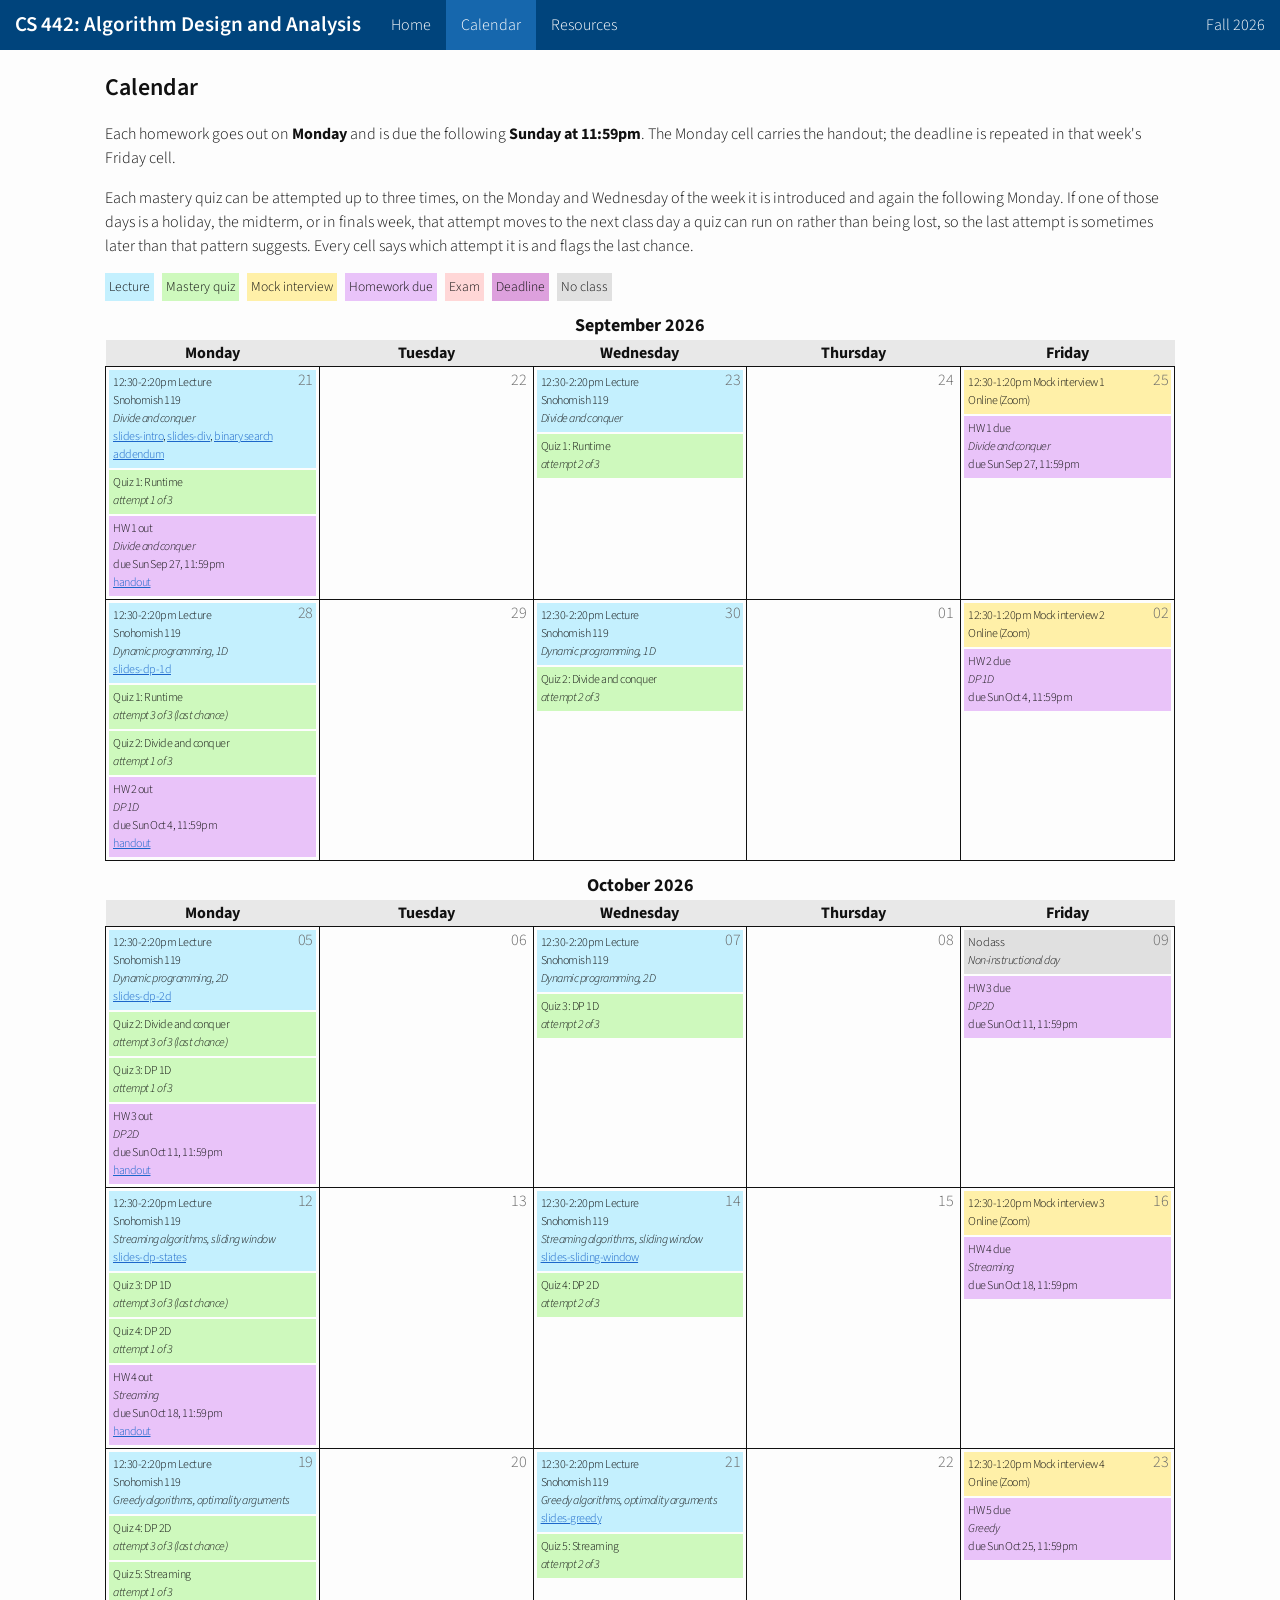
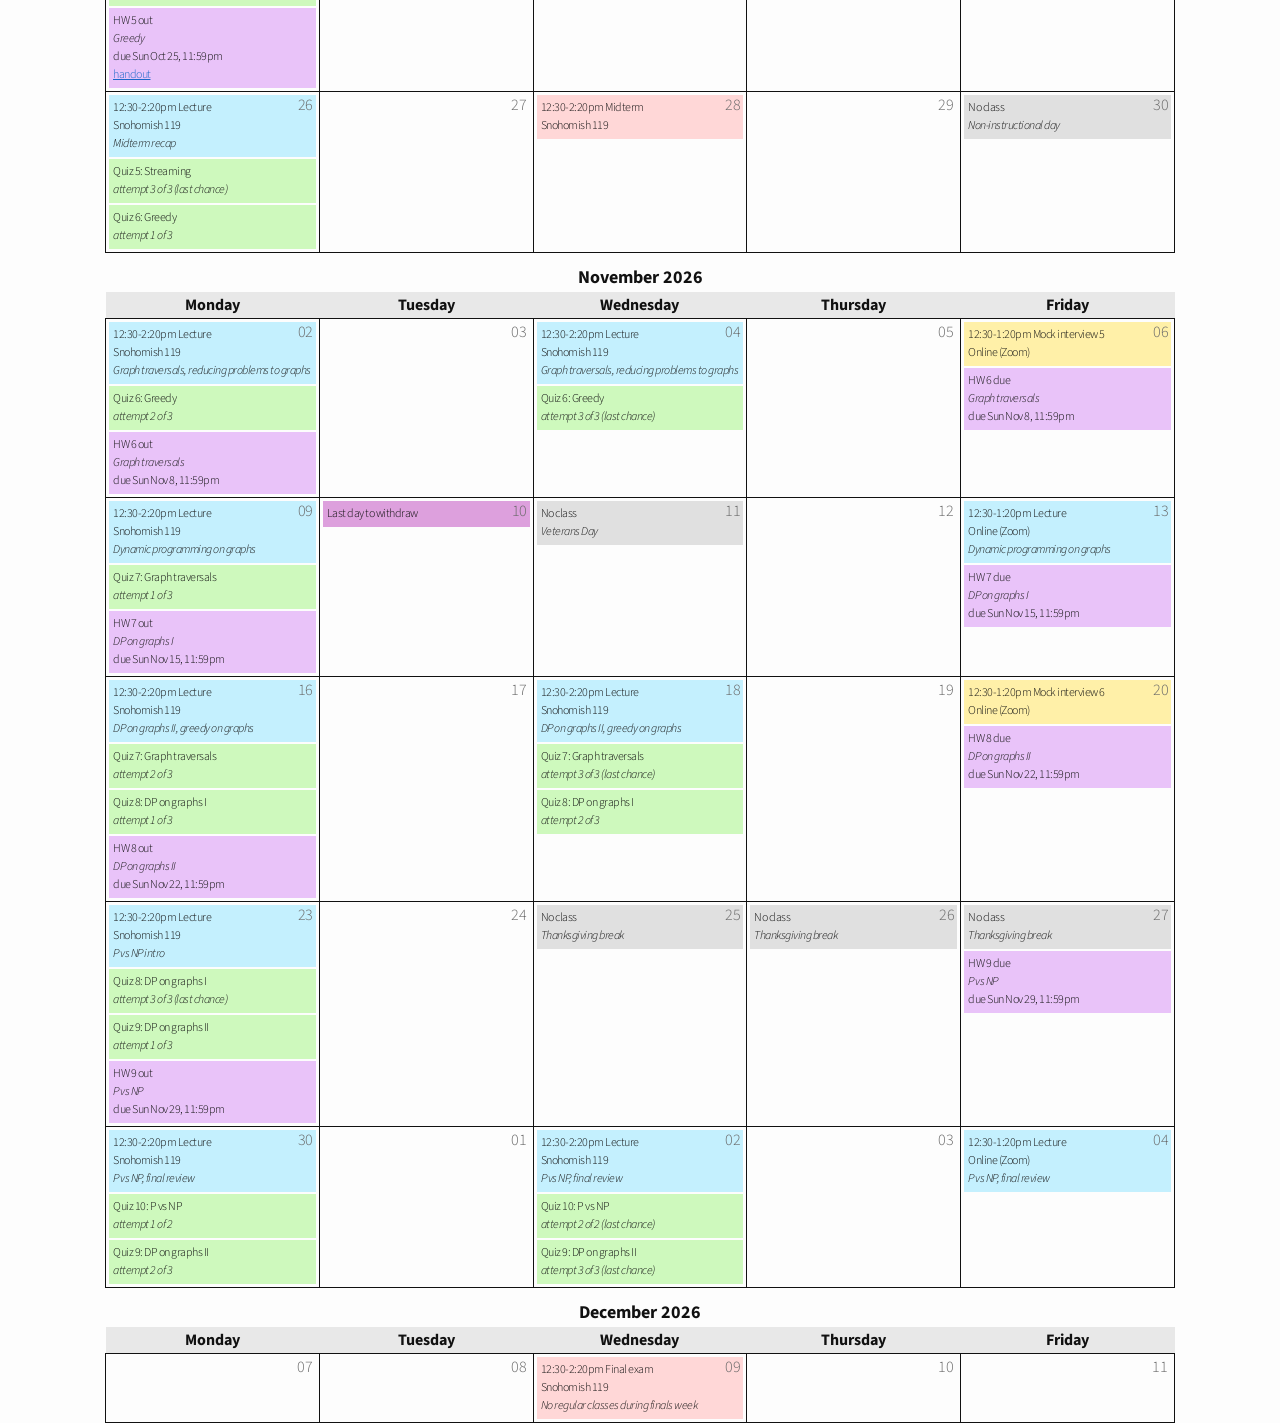
==== cs442-au2026/calendar/index.html @ a6f1d258 "published greedy slides" ====
<!DOCTYPE html>
<html lang="en">

<head>
    <meta charset="utf-8">
    <meta name="viewport" content="width=device-width, initial-scale=1">
    <title>CS 442 &middot; Calendar</title>
    <link rel="stylesheet" href="https://fonts.googleapis.com/css?family=Source+Sans+Pro:400,400italic,600">
    <link rel="stylesheet" href="../../site/css/main.css">
    <link rel="stylesheet" href="../../site/css/calendar.css">
</head>

<body>

<script src="../nav.js" data-base=".." data-tab="calendar"></script>

<main class="container">
    <!-- GENERATED BY generate.py from schedule.py - do not edit by hand. -->
    <h2>Calendar</h2>

    <p>Each homework goes out on <strong>Monday</strong> and is due the
       following <strong>Sunday at 11:59pm</strong>. The Monday cell carries the
       handout; the deadline is repeated in that week's Friday cell.</p>

    <p>Each mastery quiz can be attempted up to three times, on the Monday and
       Wednesday of the week it is introduced and again the following Monday. If
       one of those days is a holiday, the midterm, or in finals week, that
       attempt moves to the next class day a quiz can run on rather than being
       lost, so the last attempt is sometimes later than that pattern suggests.
       Every cell says which attempt it is and flags the last chance.</p>

    <ul class="cal-legend">
        <li><div class="lecture">Lecture</div></li>
        <li><div class="quiz">Mastery quiz</div></li>
        <li><div class="mock">Mock interview</div></li>
        <li><div class="hw">Homework due</div></li>
        <li><div class="exam">Exam</div></li>
        <li><div class="other">Deadline</div></li>
        <li><div class="holiday">No class</div></li>
    </ul>

<table class="monthtable">
    <thead>
        <tr><th colspan="5" class="month-header" scope="colgroup">September 2026</th></tr>
        <tr>
            <th class="day-header" scope="col">Monday</th>
            <th class="day-header" scope="col">Tuesday</th>
            <th class="day-header" scope="col">Wednesday</th>
            <th class="day-header" scope="col">Thursday</th>
            <th class="day-header" scope="col">Friday</th>
        </tr>
    </thead>
    <tbody>
        <tr>
<td class="eventtd" id="2026-09-21" aria-label="Monday September 21"><span class="datespan" aria-hidden="true">21</span>
<div class="lecture" aria-label="lecture">12:30-2:20pm <span class="summary">Lecture</span><br><span class="location">Snohomish 119</span><br><span class="description">Divide and conquer</span><br><span class="materials"><a href="../assets/slides-intro.pdf">slides-intro</a>, <a href="../assets/slides-div-conq.pdf">slides-div</a>, <a href="../assets/binary-search-addendum.pdf">binary search addendum</a></span></div>
<div class="quiz" aria-label="quiz"><span class="summary">Quiz 1: Runtime</span><br><span class="description">attempt 1 of 3</span></div>
<div class="hw" aria-label="hw"><span class="summary">HW 1 out</span><br><span class="description">Divide and conquer</span><br>due Sun Sep 27, 11:59pm<br><span class="materials"><a href="../assets/hw1-div.pdf">handout</a></span></div>
</td>
<td class="noevent" id="2026-09-22" aria-label="Tuesday September 22, no events"><span class="datespan" aria-hidden="true">22</span></td>
<td class="eventtd" id="2026-09-23" aria-label="Wednesday September 23"><span class="datespan" aria-hidden="true">23</span>
<div class="lecture" aria-label="lecture">12:30-2:20pm <span class="summary">Lecture</span><br><span class="location">Snohomish 119</span><br><span class="description">Divide and conquer</span></div>
<div class="quiz" aria-label="quiz"><span class="summary">Quiz 1: Runtime</span><br><span class="description">attempt 2 of 3</span></div>
</td>
<td class="noevent" id="2026-09-24" aria-label="Thursday September 24, no events"><span class="datespan" aria-hidden="true">24</span></td>
<td class="eventtd" id="2026-09-25" aria-label="Friday September 25"><span class="datespan" aria-hidden="true">25</span>
<div class="mock" aria-label="mock">12:30-1:20pm <span class="summary">Mock interview 1</span><br><span class="location">Online (Zoom)</span></div>
<div class="hw" aria-label="hw"><span class="summary">HW 1 due</span><br><span class="description">Divide and conquer</span><br>due Sun Sep 27, 11:59pm</div>
</td>
        </tr>
        <tr>
<td class="eventtd" id="2026-09-28" aria-label="Monday September 28"><span class="datespan" aria-hidden="true">28</span>
<div class="lecture" aria-label="lecture">12:30-2:20pm <span class="summary">Lecture</span><br><span class="location">Snohomish 119</span><br><span class="description">Dynamic programming, 1D</span><br><span class="materials"><a href="../assets/slides-dp-1d.pdf">slides-dp-1d</a></span></div>
<div class="quiz" aria-label="quiz"><span class="summary">Quiz 1: Runtime</span><br><span class="description">attempt 3 of 3 (last chance)</span></div>
<div class="quiz" aria-label="quiz"><span class="summary">Quiz 2: Divide and conquer</span><br><span class="description">attempt 1 of 3</span></div>
<div class="hw" aria-label="hw"><span class="summary">HW 2 out</span><br><span class="description">DP 1D</span><br>due Sun Oct 4, 11:59pm<br><span class="materials"><a href="../assets/hw2-dp-1d.pdf">handout</a></span></div>
</td>
<td class="noevent" id="2026-09-29" aria-label="Tuesday September 29, no events"><span class="datespan" aria-hidden="true">29</span></td>
<td class="eventtd" id="2026-09-30" aria-label="Wednesday September 30"><span class="datespan" aria-hidden="true">30</span>
<div class="lecture" aria-label="lecture">12:30-2:20pm <span class="summary">Lecture</span><br><span class="location">Snohomish 119</span><br><span class="description">Dynamic programming, 1D</span></div>
<div class="quiz" aria-label="quiz"><span class="summary">Quiz 2: Divide and conquer</span><br><span class="description">attempt 2 of 3</span></div>
</td>
<td class="noevent" id="2026-10-01" aria-label="Thursday October 1, no events"><span class="datespan" aria-hidden="true">01</span></td>
<td class="eventtd" id="2026-10-02" aria-label="Friday October 2"><span class="datespan" aria-hidden="true">02</span>
<div class="mock" aria-label="mock">12:30-1:20pm <span class="summary">Mock interview 2</span><br><span class="location">Online (Zoom)</span></div>
<div class="hw" aria-label="hw"><span class="summary">HW 2 due</span><br><span class="description">DP 1D</span><br>due Sun Oct 4, 11:59pm</div>
</td>
        </tr>
    </tbody>
</table>
<table class="monthtable">
    <thead>
        <tr><th colspan="5" class="month-header" scope="colgroup">October 2026</th></tr>
        <tr>
            <th class="day-header" scope="col">Monday</th>
            <th class="day-header" scope="col">Tuesday</th>
            <th class="day-header" scope="col">Wednesday</th>
            <th class="day-header" scope="col">Thursday</th>
            <th class="day-header" scope="col">Friday</th>
        </tr>
    </thead>
    <tbody>
        <tr>
<td class="eventtd" id="2026-10-05" aria-label="Monday October 5"><span class="datespan" aria-hidden="true">05</span>
<div class="lecture" aria-label="lecture">12:30-2:20pm <span class="summary">Lecture</span><br><span class="location">Snohomish 119</span><br><span class="description">Dynamic programming, 2D</span><br><span class="materials"><a href="../assets/slides-dp-2d.pdf">slides-dp-2d</a></span></div>
<div class="quiz" aria-label="quiz"><span class="summary">Quiz 2: Divide and conquer</span><br><span class="description">attempt 3 of 3 (last chance)</span></div>
<div class="quiz" aria-label="quiz"><span class="summary">Quiz 3: DP 1D</span><br><span class="description">attempt 1 of 3</span></div>
<div class="hw" aria-label="hw"><span class="summary">HW 3 out</span><br><span class="description">DP 2D</span><br>due Sun Oct 11, 11:59pm<br><span class="materials"><a href="../assets/hw3-dp-2d.pdf">handout</a></span></div>
</td>
<td class="noevent" id="2026-10-06" aria-label="Tuesday October 6, no events"><span class="datespan" aria-hidden="true">06</span></td>
<td class="eventtd" id="2026-10-07" aria-label="Wednesday October 7"><span class="datespan" aria-hidden="true">07</span>
<div class="lecture" aria-label="lecture">12:30-2:20pm <span class="summary">Lecture</span><br><span class="location">Snohomish 119</span><br><span class="description">Dynamic programming, 2D</span></div>
<div class="quiz" aria-label="quiz"><span class="summary">Quiz 3: DP 1D</span><br><span class="description">attempt 2 of 3</span></div>
</td>
<td class="noevent" id="2026-10-08" aria-label="Thursday October 8, no events"><span class="datespan" aria-hidden="true">08</span></td>
<td class="eventtd" id="2026-10-09" aria-label="Friday October 9"><span class="datespan" aria-hidden="true">09</span>
<div class="holiday" aria-label="holiday"><span class="summary">No class</span><br><span class="description">Non-instructional day</span></div>
<div class="hw" aria-label="hw"><span class="summary">HW 3 due</span><br><span class="description">DP 2D</span><br>due Sun Oct 11, 11:59pm</div>
</td>
        </tr>
        <tr>
<td class="eventtd" id="2026-10-12" aria-label="Monday October 12"><span class="datespan" aria-hidden="true">12</span>
<div class="lecture" aria-label="lecture">12:30-2:20pm <span class="summary">Lecture</span><br><span class="location">Snohomish 119</span><br><span class="description">Streaming algorithms, sliding window</span><br><span class="materials"><a href="../assets/slides-dp-states.pdf">slides-dp-states</a></span></div>
<div class="quiz" aria-label="quiz"><span class="summary">Quiz 3: DP 1D</span><br><span class="description">attempt 3 of 3 (last chance)</span></div>
<div class="quiz" aria-label="quiz"><span class="summary">Quiz 4: DP 2D</span><br><span class="description">attempt 1 of 3</span></div>
<div class="hw" aria-label="hw"><span class="summary">HW 4 out</span><br><span class="description">Streaming</span><br>due Sun Oct 18, 11:59pm<br><span class="materials"><a href="../assets/hw4-dp-states-sliding.pdf">handout</a></span></div>
</td>
<td class="noevent" id="2026-10-13" aria-label="Tuesday October 13, no events"><span class="datespan" aria-hidden="true">13</span></td>
<td class="eventtd" id="2026-10-14" aria-label="Wednesday October 14"><span class="datespan" aria-hidden="true">14</span>
<div class="lecture" aria-label="lecture">12:30-2:20pm <span class="summary">Lecture</span><br><span class="location">Snohomish 119</span><br><span class="description">Streaming algorithms, sliding window</span><br><span class="materials"><a href="../assets/slides-sliding-window.pdf">slides-sliding-window</a></span></div>
<div class="quiz" aria-label="quiz"><span class="summary">Quiz 4: DP 2D</span><br><span class="description">attempt 2 of 3</span></div>
</td>
<td class="noevent" id="2026-10-15" aria-label="Thursday October 15, no events"><span class="datespan" aria-hidden="true">15</span></td>
<td class="eventtd" id="2026-10-16" aria-label="Friday October 16"><span class="datespan" aria-hidden="true">16</span>
<div class="mock" aria-label="mock">12:30-1:20pm <span class="summary">Mock interview 3</span><br><span class="location">Online (Zoom)</span></div>
<div class="hw" aria-label="hw"><span class="summary">HW 4 due</span><br><span class="description">Streaming</span><br>due Sun Oct 18, 11:59pm</div>
</td>
        </tr>
        <tr>
<td class="eventtd" id="2026-10-19" aria-label="Monday October 19"><span class="datespan" aria-hidden="true">19</span>
<div class="lecture" aria-label="lecture">12:30-2:20pm <span class="summary">Lecture</span><br><span class="location">Snohomish 119</span><br><span class="description">Greedy algorithms, optimality arguments</span></div>
<div class="quiz" aria-label="quiz"><span class="summary">Quiz 4: DP 2D</span><br><span class="description">attempt 3 of 3 (last chance)</span></div>
<div class="quiz" aria-label="quiz"><span class="summary">Quiz 5: Streaming</span><br><span class="description">attempt 1 of 3</span></div>
<div class="hw" aria-label="hw"><span class="summary">HW 5 out</span><br><span class="description">Greedy</span><br>due Sun Oct 25, 11:59pm<br><span class="materials"><a href="../assets/hw5-greedy.pdf">handout</a></span></div>
</td>
<td class="noevent" id="2026-10-20" aria-label="Tuesday October 20, no events"><span class="datespan" aria-hidden="true">20</span></td>
<td class="eventtd" id="2026-10-21" aria-label="Wednesday October 21"><span class="datespan" aria-hidden="true">21</span>
<div class="lecture" aria-label="lecture">12:30-2:20pm <span class="summary">Lecture</span><br><span class="location">Snohomish 119</span><br><span class="description">Greedy algorithms, optimality arguments</span><br><span class="materials"><a href="../assets/slides-greedy.pdf">slides-greedy</a></span></div>
<div class="quiz" aria-label="quiz"><span class="summary">Quiz 5: Streaming</span><br><span class="description">attempt 2 of 3</span></div>
</td>
<td class="noevent" id="2026-10-22" aria-label="Thursday October 22, no events"><span class="datespan" aria-hidden="true">22</span></td>
<td class="eventtd" id="2026-10-23" aria-label="Friday October 23"><span class="datespan" aria-hidden="true">23</span>
<div class="mock" aria-label="mock">12:30-1:20pm <span class="summary">Mock interview 4</span><br><span class="location">Online (Zoom)</span></div>
<div class="hw" aria-label="hw"><span class="summary">HW 5 due</span><br><span class="description">Greedy</span><br>due Sun Oct 25, 11:59pm</div>
</td>
        </tr>
        <tr>
<td class="eventtd" id="2026-10-26" aria-label="Monday October 26"><span class="datespan" aria-hidden="true">26</span>
<div class="lecture" aria-label="lecture">12:30-2:20pm <span class="summary">Lecture</span><br><span class="location">Snohomish 119</span><br><span class="description">Midterm recap</span></div>
<div class="quiz" aria-label="quiz"><span class="summary">Quiz 5: Streaming</span><br><span class="description">attempt 3 of 3 (last chance)</span></div>
<div class="quiz" aria-label="quiz"><span class="summary">Quiz 6: Greedy</span><br><span class="description">attempt 1 of 3</span></div>
</td>
<td class="noevent" id="2026-10-27" aria-label="Tuesday October 27, no events"><span class="datespan" aria-hidden="true">27</span></td>
<td class="eventtd" id="2026-10-28" aria-label="Wednesday October 28"><span class="datespan" aria-hidden="true">28</span>
<div class="exam" aria-label="exam">12:30-2:20pm <span class="summary">Midterm</span><br><span class="location">Snohomish 119</span></div>
</td>
<td class="noevent" id="2026-10-29" aria-label="Thursday October 29, no events"><span class="datespan" aria-hidden="true">29</span></td>
<td class="eventtd" id="2026-10-30" aria-label="Friday October 30"><span class="datespan" aria-hidden="true">30</span>
<div class="holiday" aria-label="holiday"><span class="summary">No class</span><br><span class="description">Non-instructional day</span></div>
</td>
        </tr>
    </tbody>
</table>
<table class="monthtable">
    <thead>
        <tr><th colspan="5" class="month-header" scope="colgroup">November 2026</th></tr>
        <tr>
            <th class="day-header" scope="col">Monday</th>
            <th class="day-header" scope="col">Tuesday</th>
            <th class="day-header" scope="col">Wednesday</th>
            <th class="day-header" scope="col">Thursday</th>
            <th class="day-header" scope="col">Friday</th>
        </tr>
    </thead>
    <tbody>
        <tr>
<td class="eventtd" id="2026-11-02" aria-label="Monday November 2"><span class="datespan" aria-hidden="true">02</span>
<div class="lecture" aria-label="lecture">12:30-2:20pm <span class="summary">Lecture</span><br><span class="location">Snohomish 119</span><br><span class="description">Graph traversals, reducing problems to graphs</span></div>
<div class="quiz" aria-label="quiz"><span class="summary">Quiz 6: Greedy</span><br><span class="description">attempt 2 of 3</span></div>
<div class="hw" aria-label="hw"><span class="summary">HW 6 out</span><br><span class="description">Graph traversals</span><br>due Sun Nov 8, 11:59pm</div>
</td>
<td class="noevent" id="2026-11-03" aria-label="Tuesday November 3, no events"><span class="datespan" aria-hidden="true">03</span></td>
<td class="eventtd" id="2026-11-04" aria-label="Wednesday November 4"><span class="datespan" aria-hidden="true">04</span>
<div class="lecture" aria-label="lecture">12:30-2:20pm <span class="summary">Lecture</span><br><span class="location">Snohomish 119</span><br><span class="description">Graph traversals, reducing problems to graphs</span></div>
<div class="quiz" aria-label="quiz"><span class="summary">Quiz 6: Greedy</span><br><span class="description">attempt 3 of 3 (last chance)</span></div>
</td>
<td class="noevent" id="2026-11-05" aria-label="Thursday November 5, no events"><span class="datespan" aria-hidden="true">05</span></td>
<td class="eventtd" id="2026-11-06" aria-label="Friday November 6"><span class="datespan" aria-hidden="true">06</span>
<div class="mock" aria-label="mock">12:30-1:20pm <span class="summary">Mock interview 5</span><br><span class="location">Online (Zoom)</span></div>
<div class="hw" aria-label="hw"><span class="summary">HW 6 due</span><br><span class="description">Graph traversals</span><br>due Sun Nov 8, 11:59pm</div>
</td>
        </tr>
        <tr>
<td class="eventtd" id="2026-11-09" aria-label="Monday November 9"><span class="datespan" aria-hidden="true">09</span>
<div class="lecture" aria-label="lecture">12:30-2:20pm <span class="summary">Lecture</span><br><span class="location">Snohomish 119</span><br><span class="description">Dynamic programming on graphs</span></div>
<div class="quiz" aria-label="quiz"><span class="summary">Quiz 7: Graph traversals</span><br><span class="description">attempt 1 of 3</span></div>
<div class="hw" aria-label="hw"><span class="summary">HW 7 out</span><br><span class="description">DP on graphs I</span><br>due Sun Nov 15, 11:59pm</div>
</td>
<td class="eventtd" id="2026-11-10" aria-label="Tuesday November 10"><span class="datespan" aria-hidden="true">10</span>
<div class="other" aria-label="other"><span class="summary">Last day to withdraw</span></div>
</td>
<td class="eventtd" id="2026-11-11" aria-label="Wednesday November 11"><span class="datespan" aria-hidden="true">11</span>
<div class="holiday" aria-label="holiday"><span class="summary">No class</span><br><span class="description">Veterans Day</span></div>
</td>
<td class="noevent" id="2026-11-12" aria-label="Thursday November 12, no events"><span class="datespan" aria-hidden="true">12</span></td>
<td class="eventtd" id="2026-11-13" aria-label="Friday November 13"><span class="datespan" aria-hidden="true">13</span>
<div class="lecture" aria-label="lecture">12:30-1:20pm <span class="summary">Lecture</span><br><span class="location">Online (Zoom)</span><br><span class="description">Dynamic programming on graphs</span></div>
<div class="hw" aria-label="hw"><span class="summary">HW 7 due</span><br><span class="description">DP on graphs I</span><br>due Sun Nov 15, 11:59pm</div>
</td>
        </tr>
        <tr>
<td class="eventtd" id="2026-11-16" aria-label="Monday November 16"><span class="datespan" aria-hidden="true">16</span>
<div class="lecture" aria-label="lecture">12:30-2:20pm <span class="summary">Lecture</span><br><span class="location">Snohomish 119</span><br><span class="description">DP on graphs II, greedy on graphs</span></div>
<div class="quiz" aria-label="quiz"><span class="summary">Quiz 7: Graph traversals</span><br><span class="description">attempt 2 of 3</span></div>
<div class="quiz" aria-label="quiz"><span class="summary">Quiz 8: DP on graphs I</span><br><span class="description">attempt 1 of 3</span></div>
<div class="hw" aria-label="hw"><span class="summary">HW 8 out</span><br><span class="description">DP on graphs II</span><br>due Sun Nov 22, 11:59pm</div>
</td>
<td class="noevent" id="2026-11-17" aria-label="Tuesday November 17, no events"><span class="datespan" aria-hidden="true">17</span></td>
<td class="eventtd" id="2026-11-18" aria-label="Wednesday November 18"><span class="datespan" aria-hidden="true">18</span>
<div class="lecture" aria-label="lecture">12:30-2:20pm <span class="summary">Lecture</span><br><span class="location">Snohomish 119</span><br><span class="description">DP on graphs II, greedy on graphs</span></div>
<div class="quiz" aria-label="quiz"><span class="summary">Quiz 7: Graph traversals</span><br><span class="description">attempt 3 of 3 (last chance)</span></div>
<div class="quiz" aria-label="quiz"><span class="summary">Quiz 8: DP on graphs I</span><br><span class="description">attempt 2 of 3</span></div>
</td>
<td class="noevent" id="2026-11-19" aria-label="Thursday November 19, no events"><span class="datespan" aria-hidden="true">19</span></td>
<td class="eventtd" id="2026-11-20" aria-label="Friday November 20"><span class="datespan" aria-hidden="true">20</span>
<div class="mock" aria-label="mock">12:30-1:20pm <span class="summary">Mock interview 6</span><br><span class="location">Online (Zoom)</span></div>
<div class="hw" aria-label="hw"><span class="summary">HW 8 due</span><br><span class="description">DP on graphs II</span><br>due Sun Nov 22, 11:59pm</div>
</td>
        </tr>
        <tr>
<td class="eventtd" id="2026-11-23" aria-label="Monday November 23"><span class="datespan" aria-hidden="true">23</span>
<div class="lecture" aria-label="lecture">12:30-2:20pm <span class="summary">Lecture</span><br><span class="location">Snohomish 119</span><br><span class="description">P vs NP intro</span></div>
<div class="quiz" aria-label="quiz"><span class="summary">Quiz 8: DP on graphs I</span><br><span class="description">attempt 3 of 3 (last chance)</span></div>
<div class="quiz" aria-label="quiz"><span class="summary">Quiz 9: DP on graphs II</span><br><span class="description">attempt 1 of 3</span></div>
<div class="hw" aria-label="hw"><span class="summary">HW 9 out</span><br><span class="description">P vs NP</span><br>due Sun Nov 29, 11:59pm</div>
</td>
<td class="noevent" id="2026-11-24" aria-label="Tuesday November 24, no events"><span class="datespan" aria-hidden="true">24</span></td>
<td class="eventtd" id="2026-11-25" aria-label="Wednesday November 25"><span class="datespan" aria-hidden="true">25</span>
<div class="holiday" aria-label="holiday"><span class="summary">No class</span><br><span class="description">Thanksgiving break</span></div>
</td>
<td class="eventtd" id="2026-11-26" aria-label="Thursday November 26"><span class="datespan" aria-hidden="true">26</span>
<div class="holiday" aria-label="holiday"><span class="summary">No class</span><br><span class="description">Thanksgiving break</span></div>
</td>
<td class="eventtd" id="2026-11-27" aria-label="Friday November 27"><span class="datespan" aria-hidden="true">27</span>
<div class="holiday" aria-label="holiday"><span class="summary">No class</span><br><span class="description">Thanksgiving break</span></div>
<div class="hw" aria-label="hw"><span class="summary">HW 9 due</span><br><span class="description">P vs NP</span><br>due Sun Nov 29, 11:59pm</div>
</td>
        </tr>
        <tr>
<td class="eventtd" id="2026-11-30" aria-label="Monday November 30"><span class="datespan" aria-hidden="true">30</span>
<div class="lecture" aria-label="lecture">12:30-2:20pm <span class="summary">Lecture</span><br><span class="location">Snohomish 119</span><br><span class="description">P vs NP, final review</span></div>
<div class="quiz" aria-label="quiz"><span class="summary">Quiz 10: P vs NP</span><br><span class="description">attempt 1 of 2</span></div>
<div class="quiz" aria-label="quiz"><span class="summary">Quiz 9: DP on graphs II</span><br><span class="description">attempt 2 of 3</span></div>
</td>
<td class="noevent" id="2026-12-01" aria-label="Tuesday December 1, no events"><span class="datespan" aria-hidden="true">01</span></td>
<td class="eventtd" id="2026-12-02" aria-label="Wednesday December 2"><span class="datespan" aria-hidden="true">02</span>
<div class="lecture" aria-label="lecture">12:30-2:20pm <span class="summary">Lecture</span><br><span class="location">Snohomish 119</span><br><span class="description">P vs NP, final review</span></div>
<div class="quiz" aria-label="quiz"><span class="summary">Quiz 10: P vs NP</span><br><span class="description">attempt 2 of 2 (last chance)</span></div>
<div class="quiz" aria-label="quiz"><span class="summary">Quiz 9: DP on graphs II</span><br><span class="description">attempt 3 of 3 (last chance)</span></div>
</td>
<td class="noevent" id="2026-12-03" aria-label="Thursday December 3, no events"><span class="datespan" aria-hidden="true">03</span></td>
<td class="eventtd" id="2026-12-04" aria-label="Friday December 4"><span class="datespan" aria-hidden="true">04</span>
<div class="lecture" aria-label="lecture">12:30-1:20pm <span class="summary">Lecture</span><br><span class="location">Online (Zoom)</span><br><span class="description">P vs NP, final review</span></div>
</td>
        </tr>
    </tbody>
</table>
<table class="monthtable">
    <thead>
        <tr><th colspan="5" class="month-header" scope="colgroup">December 2026</th></tr>
        <tr>
            <th class="day-header" scope="col">Monday</th>
            <th class="day-header" scope="col">Tuesday</th>
            <th class="day-header" scope="col">Wednesday</th>
            <th class="day-header" scope="col">Thursday</th>
            <th class="day-header" scope="col">Friday</th>
        </tr>
    </thead>
    <tbody>
        <tr>
<td class="noevent" id="2026-12-07" aria-label="Monday December 7, no events"><span class="datespan" aria-hidden="true">07</span></td>
<td class="noevent" id="2026-12-08" aria-label="Tuesday December 8, no events"><span class="datespan" aria-hidden="true">08</span></td>
<td class="eventtd" id="2026-12-09" aria-label="Wednesday December 9"><span class="datespan" aria-hidden="true">09</span>
<div class="exam" aria-label="exam">12:30-2:20pm <span class="summary">Final exam</span><br><span class="location">Snohomish 119</span><br><span class="description">No regular classes during finals week</span></div>
</td>
<td class="noevent" id="2026-12-10" aria-label="Thursday December 10, no events"><span class="datespan" aria-hidden="true">10</span></td>
<td class="noevent" id="2026-12-11" aria-label="Friday December 11, no events"><span class="datespan" aria-hidden="true">11</span></td>
        </tr>
    </tbody>
</table>
</main>

</body>

</html>
---- site/css/main.css ----
/*
 * Base site styling.
 * Adapted from the UW CSE course website template (see CSE 421, 26sp),
 * with Bootstrap dependencies removed in favor of plain flexbox.
 *
 * To restyle the site for a different course, change --brand below.
 */

:root {
    --brand: #00447c;        /* header bar background */
    --brand-hover: #1667ad;  /* hovered + active tab background */
    --brand-fg: #fff;        /* text color on hovered + active tabs */
    --link: #1c67ca;
}

* {
    box-sizing: border-box;
}

body {
    margin: 0;
    font: 300 16px/1.5 "Source Sans Pro", "Helvetica Neue", Helvetica, Arial, sans-serif;
    color: #111;
    background-color: #fdfdfd;
    -webkit-text-size-adjust: 100%;
    font-feature-settings: "kern" 1;
    font-kerning: normal;
}

/* Maintain vertical rhythm */
h1, h2, h3, h4, h5, h6, p, blockquote, pre, ul, ol, dl, figure {
    margin-bottom: 15px;
}

h1, h2, h3, h4 {
    font-weight: 600;
}

h5, h6 {
    font-weight: 300;
}


/* ---------- Top navigation ---------- */

#top-nav {
    display: flex;
    flex-wrap: wrap;
    align-items: stretch;
    background-color: var(--brand);
}

.navbar-brand {
    display: flex;
    align-items: center;
    padding: 8px 15px;
    color: #fff;
    text-decoration: none;
}

.navbar-brand:hover,
.navbar-brand:visited {
    color: #fff;
    text-decoration: none;
}

.navbar-brand h1 {
    margin: 0;
    font-size: 21px;
    color: #fff;
}

.navbar-nav {
    display: flex;
    flex-wrap: wrap;
    list-style: none;
    margin: 0;
    padding: 0;
}

.navbar-nav > li > a {
    display: block;
    padding: 13px 15px;
    color: #fff;
    text-decoration: none;
}

.navbar-nav > li > a:visited {
    color: #fff;
}

.navbar-nav > li > a:hover,
.navbar-nav > li > a.active {
    background-color: var(--brand-hover);
    color: var(--brand-fg);
}

#course-quarter {
    margin-left: auto;
    display: flex;
    align-items: center;
    padding: 13px 15px;
    color: #fff;
}


/* ---------- Main content ---------- */

main {
    margin-top: 15px;
}

.container {
    max-width: 1100px;
    margin: 0 auto;
    padding: 0 15px;
}

img {
    max-width: 100%;
    vertical-align: middle;
}

/* Browser default is ~40px of padding; the extra margin the UW template adds on
   top of that pushes list text uncomfortably far right. Use a single modest
   indent instead. */
main ul, main ol {
    margin-left: 0;
    padding-left: 22px;
}

li > ul, li > ol {
    margin-bottom: 0;
}

main a, #footer a {
    color: var(--link);
    text-decoration: underline;
}

a:visited {
    color: #1756a9;
}

blockquote {
    color: #828282;
    border-left: 4px solid #e8e8e8;
    padding-left: 15px;
    font-size: 18px;
    font-style: italic;
}

pre, code {
    font-family: "Inconsolata", monospace;
    font-size: 100%;
    background-color: #f7f7f9;
}

code {
    padding: 1px 5px;
}

pre {
    padding: 8px 12px;
    overflow-x: auto;
}

/* Placeholder marker for pages that aren't written yet. */
.todo {
    background-color: #fff0a8;
    border: 1px solid #e0d080;
    padding: 10px 15px;
    font-weight: 600;
}


/* ---------- Footer ---------- */

.site-footer {
    border-top: 1px solid #e8e8e8;
    max-width: 1100px;
    margin: 40px auto 50px auto;
    padding: 10px 15px;
    color: #828282;
    font-size: 14px;
}
---- site/css/calendar.css ----
/*
 * Calendar styling, taken from the UW CSE course website template
 * (see CSE 421, 26sp) so the month grid matches that layout.
 *
 * Only loaded by calendar pages.
 *
 * Usage: each month is one <table class="monthtable"> with Monday-Friday
 * columns. Each day is a <td class="eventtd"> holding a <span class="datespan">
 * for the date number, plus one <div> per event. The event div's class picks
 * its color: lecture, section, lab, exam, hw, oh, holiday, other.
 */

table {
    page-break-inside: avoid;
}

/* Each month in the full html table is a table.monthtable */
table.monthtable {
    table-layout: fixed;
    width: 100%;
    margin-left: auto;
    margin-right: auto;
    border-collapse: collapse;
    margin-top: 10px;
}

table.monthtable td {
    vertical-align: top;
    border-style: solid;
    border-width: 1px;
}

/* The month name box */
.month-header {
    text-align: center;
    font-size: large;
}

/* The day of the week boxes */
.day-header {
    background-color: #e8e8e8;
    width: 100%;
    text-align: center;
}

/* An entry that has something in it */
td.eventtd {
    font-size: 75%;
    letter-spacing: -0.5px;
}

/* An entry not during the quarter */
td.notinquarter {
    background-color: LightGray;
}

/* Highlights today's entry in the calendar */
table.monthtable td.today {
    border-width: 5px;
    border-color: SkyBlue;
}

/* The date label */
span.datespan {
    font-size: medium;
    float: right;
    margin-right: 5px;
    color: DimGray;
}

/* Font styles for the pieces of an individual entry */
span.description {
    font-style: italic;
}

/* Background colors for each entry type */
div.lecture {
    background-color: #c4f0fe;
    padding: 4px;
    margin: 2px;
}

div.section {
    background-color: #cef9bd;
    padding: 4px;
    margin: 2px;
}

div.quiz {
    background-color: #cef9bd;
    padding: 4px;
    margin: 2px;
}

div.mock {
    background-color: #fff0a8;
    padding: 4px;
    margin: 2px;
}

div.lab {
    background-color: Peru;
    padding: 4px;
    margin: 2px;
}

div.exam {
    background-color: #ffd7d7;
    padding: 4px;
    margin: 2px;
}

div.hw {
    background-color: #e9c3f9;
    padding: 4px;
    margin: 2px;
}

div.oh {
    background-color: #fff0a8;
    padding: 4px;
    margin: 2px;
}

div.holiday {
    background-color: #e0e0e0;
    padding: 4px;
    margin: 2px;
}

div.other {
    background-color: Plum;
    padding: 4px;
    margin: 2px;
}

/* Legend shown above the calendar */
.cal-legend {
    display: flex;
    flex-wrap: wrap;
    gap: 8px;
    list-style: none;
    margin: 0 0 10px 0 !important;
    padding: 0;
    font-size: 85%;
}

.cal-legend div {
    margin: 0;
}
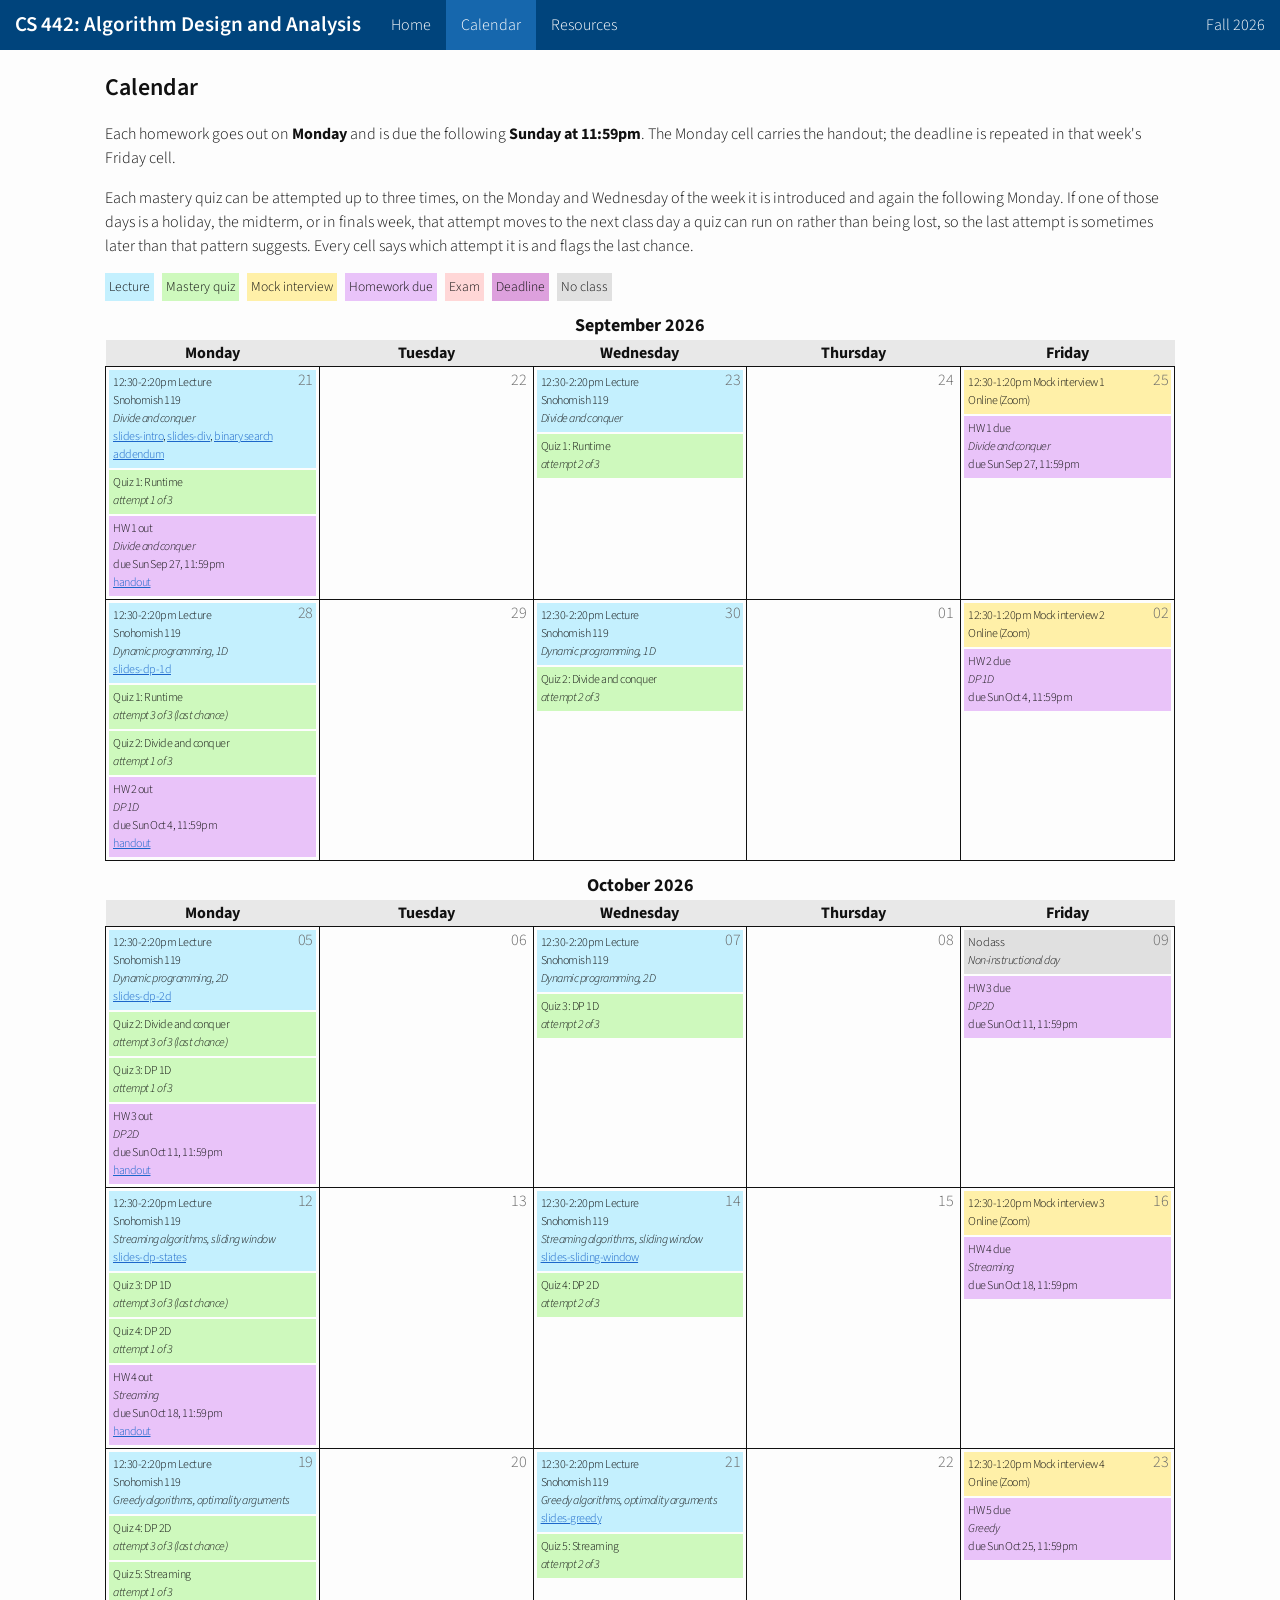
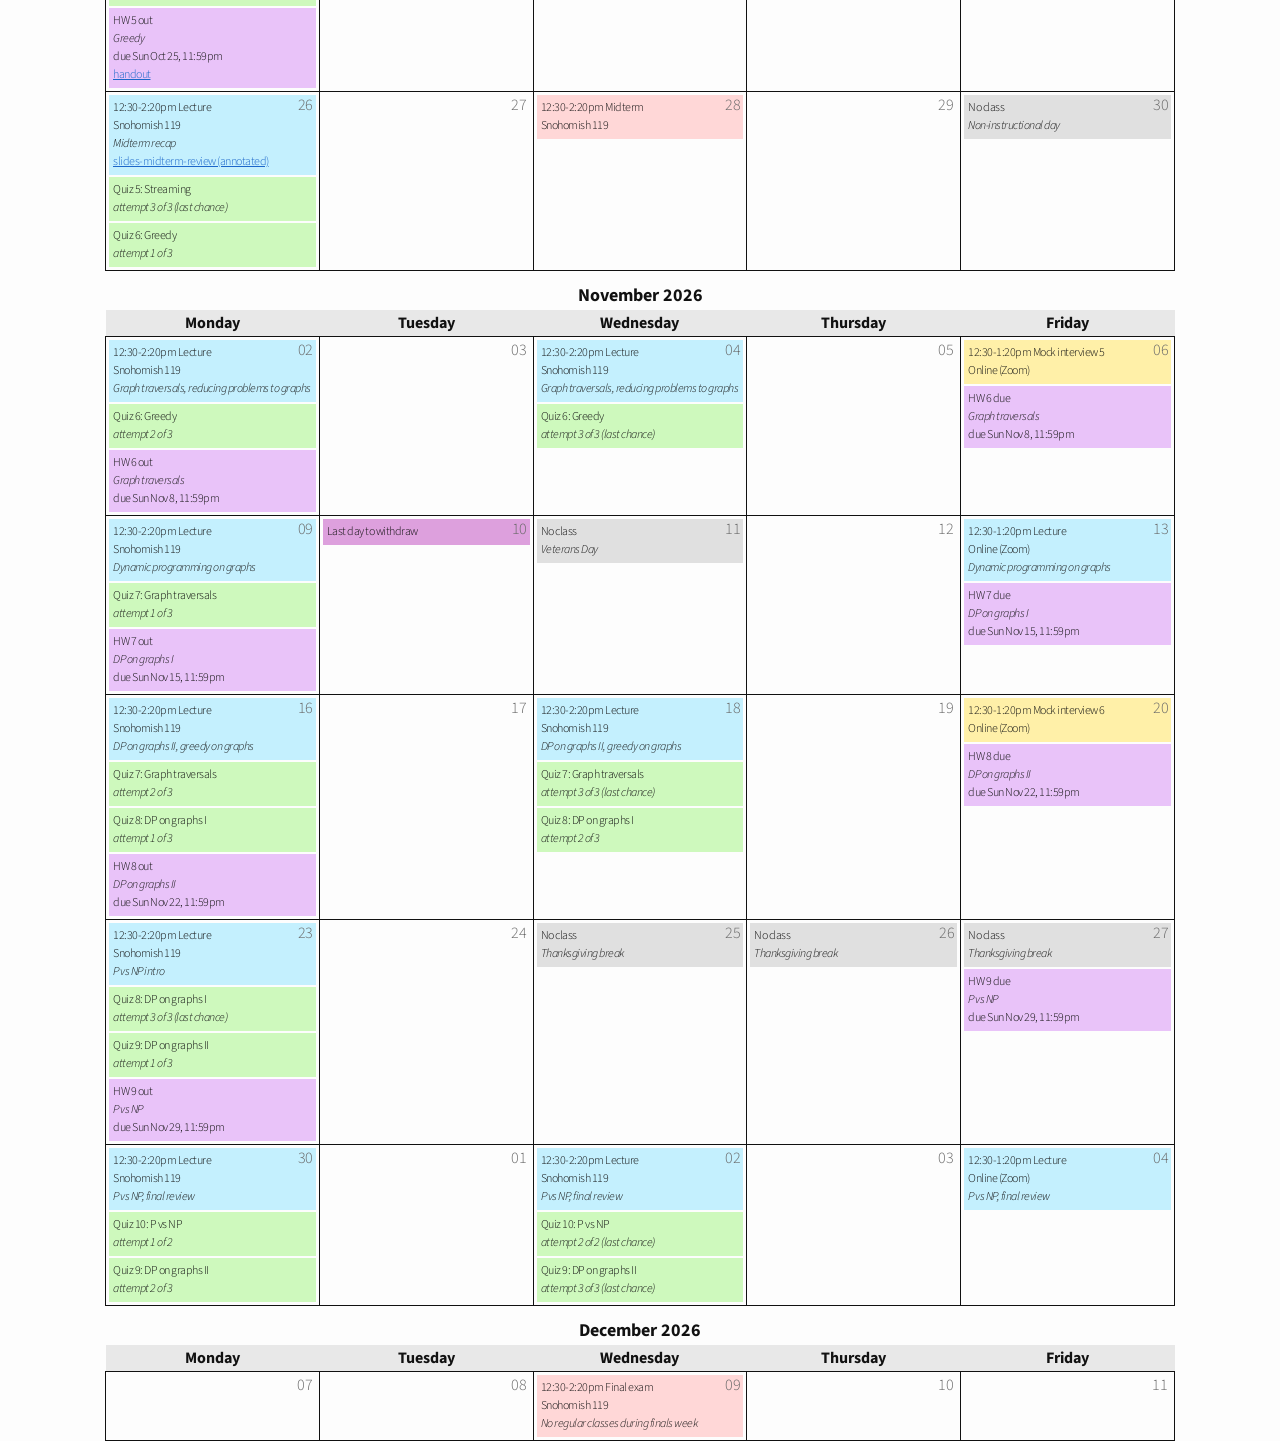
==== commit 3d90783e: "add midterm review" ====
--- a/cs442-au2026/calendar/index.html
+++ b/cs442-au2026/calendar/index.html
@@ -156,7 +156,7 @@
         </tr>
         <tr>
 <td class="eventtd" id="2026-10-26" aria-label="Monday October 26"><span class="datespan" aria-hidden="true">26</span>
-<div class="lecture" aria-label="lecture">12:30-2:20pm <span class="summary">Lecture</span><br><span class="location">Snohomish 119</span><br><span class="description">Midterm recap</span></div>
+<div class="lecture" aria-label="lecture">12:30-2:20pm <span class="summary">Lecture</span><br><span class="location">Snohomish 119</span><br><span class="description">Midterm recap</span><br><span class="materials"><a href="../assets/slides-midterm-review-ink.pdf">slides-midterm-review (annotated)</a></span></div>
 <div class="quiz" aria-label="quiz"><span class="summary">Quiz 5: Streaming</span><br><span class="description">attempt 3 of 3 (last chance)</span></div>
 <div class="quiz" aria-label="quiz"><span class="summary">Quiz 6: Greedy</span><br><span class="description">attempt 1 of 3</span></div>
 </td>
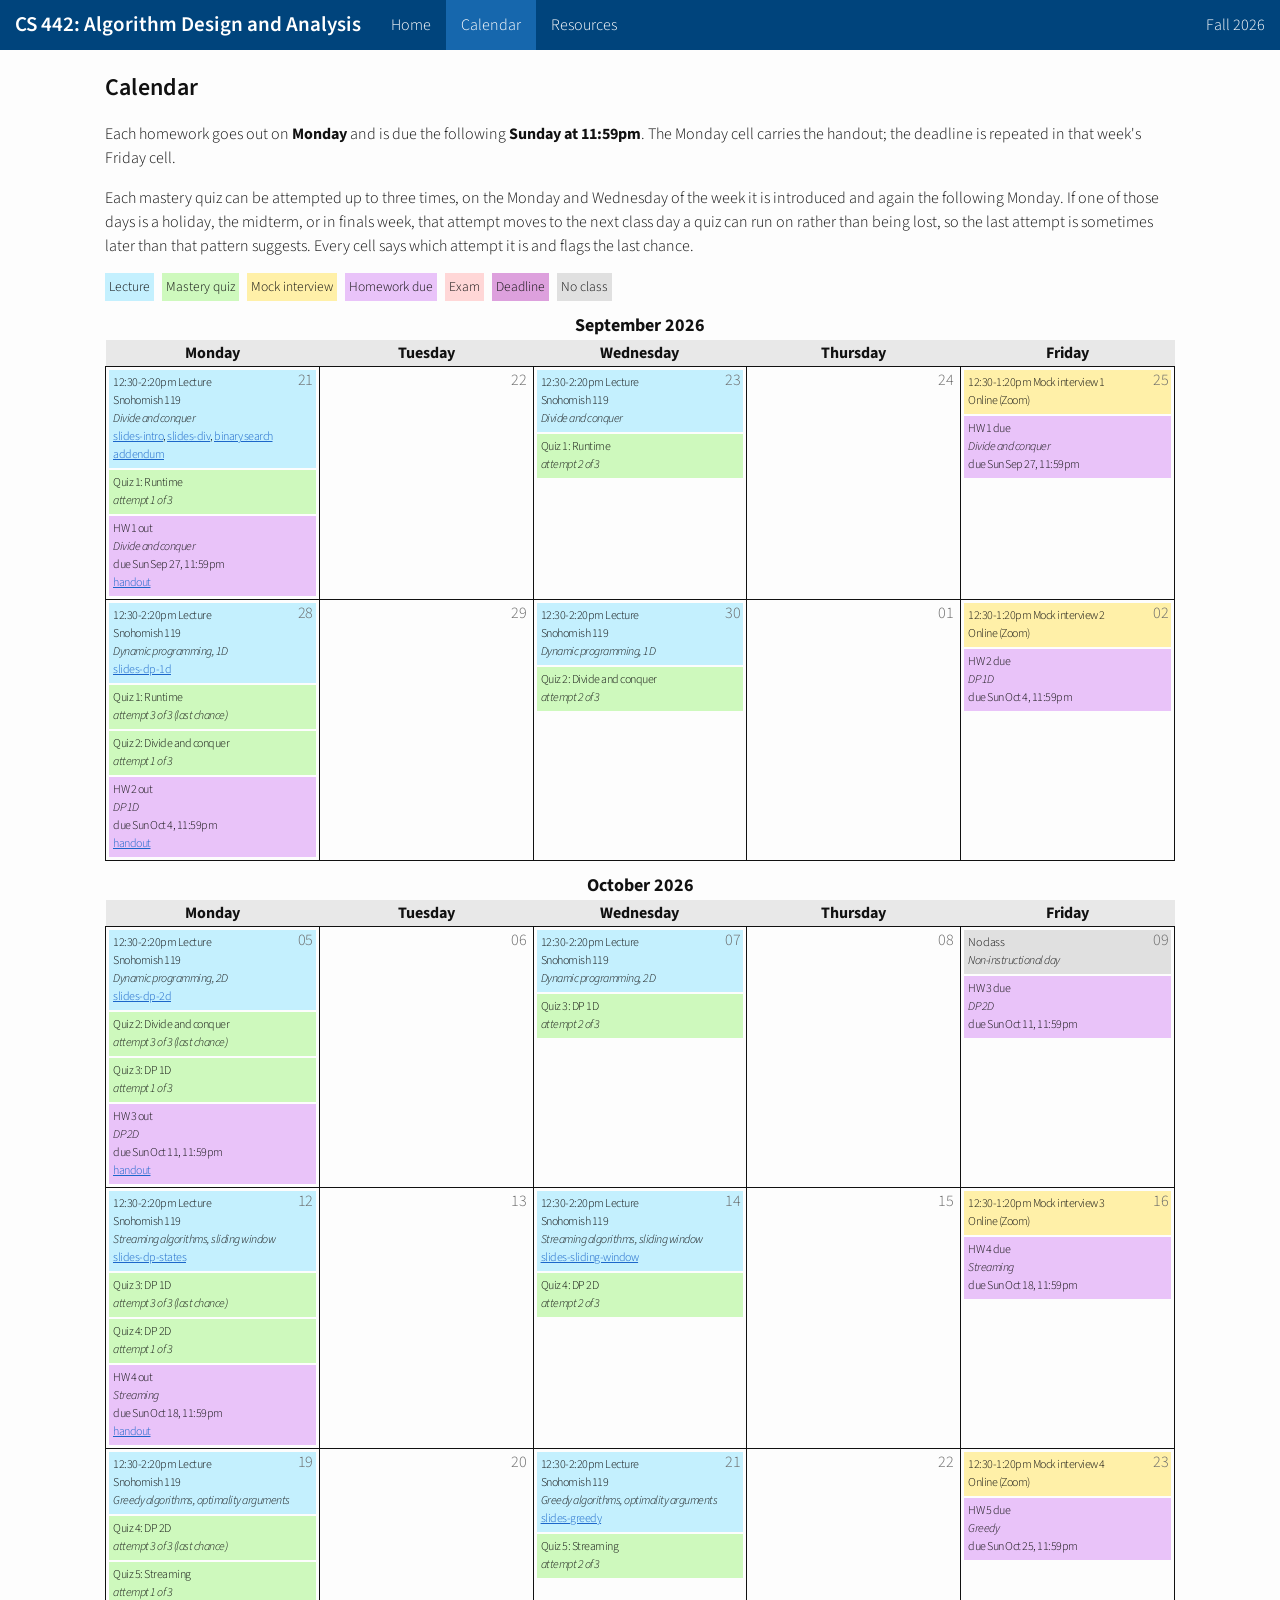
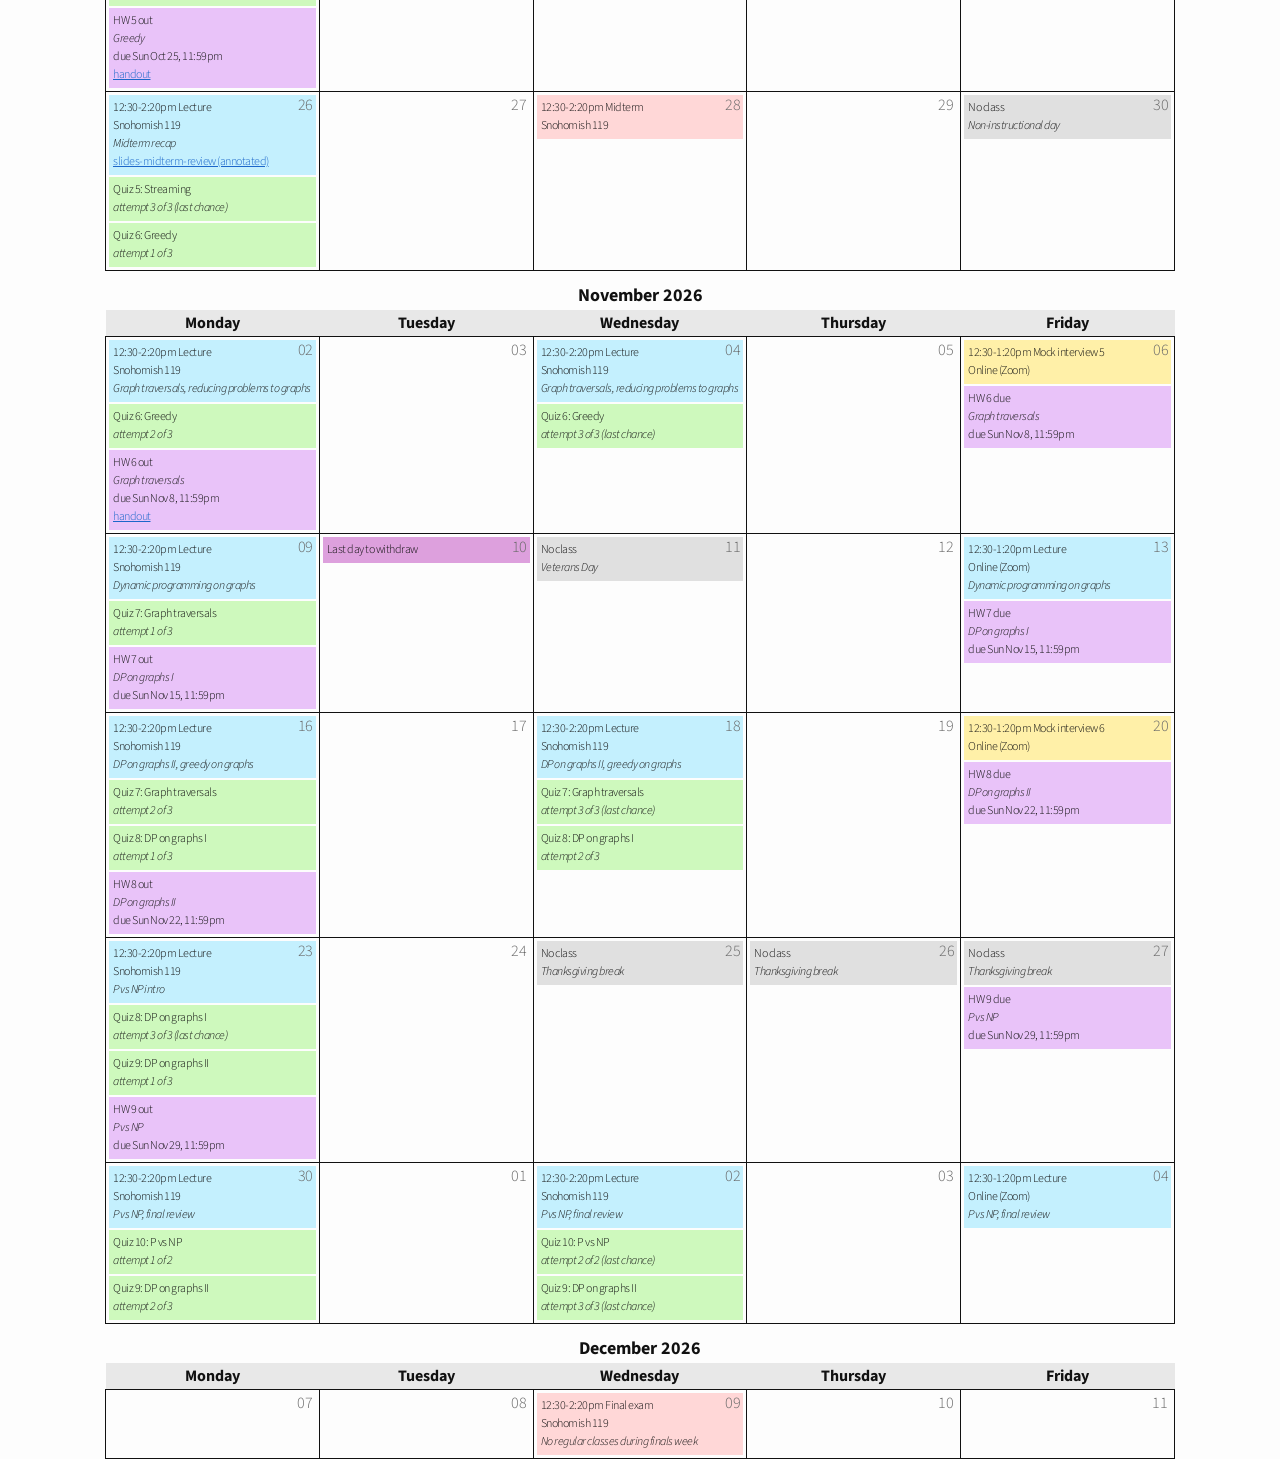
==== commit 97d9324c: "hw 6 Co-Authored-By: Claude Opus 5.5 <noreply@anthropic.com>" ====
--- a/cs442-au2026/calendar/index.html
+++ b/cs442-au2026/calendar/index.html
@@ -187,7 +187,7 @@
 <td class="eventtd" id="2026-11-02" aria-label="Monday November 2"><span class="datespan" aria-hidden="true">02</span>
 <div class="lecture" aria-label="lecture">12:30-2:20pm <span class="summary">Lecture</span><br><span class="location">Snohomish 119</span><br><span class="description">Graph traversals, reducing problems to graphs</span></div>
 <div class="quiz" aria-label="quiz"><span class="summary">Quiz 6: Greedy</span><br><span class="description">attempt 2 of 3</span></div>
-<div class="hw" aria-label="hw"><span class="summary">HW 6 out</span><br><span class="description">Graph traversals</span><br>due Sun Nov 8, 11:59pm</div>
+<div class="hw" aria-label="hw"><span class="summary">HW 6 out</span><br><span class="description">Graph traversals</span><br>due Sun Nov 8, 11:59pm<br><span class="materials"><a href="../assets/hw6-graphs.pdf">handout</a></span></div>
 </td>
 <td class="noevent" id="2026-11-03" aria-label="Tuesday November 3, no events"><span class="datespan" aria-hidden="true">03</span></td>
 <td class="eventtd" id="2026-11-04" aria-label="Wednesday November 4"><span class="datespan" aria-hidden="true">04</span>
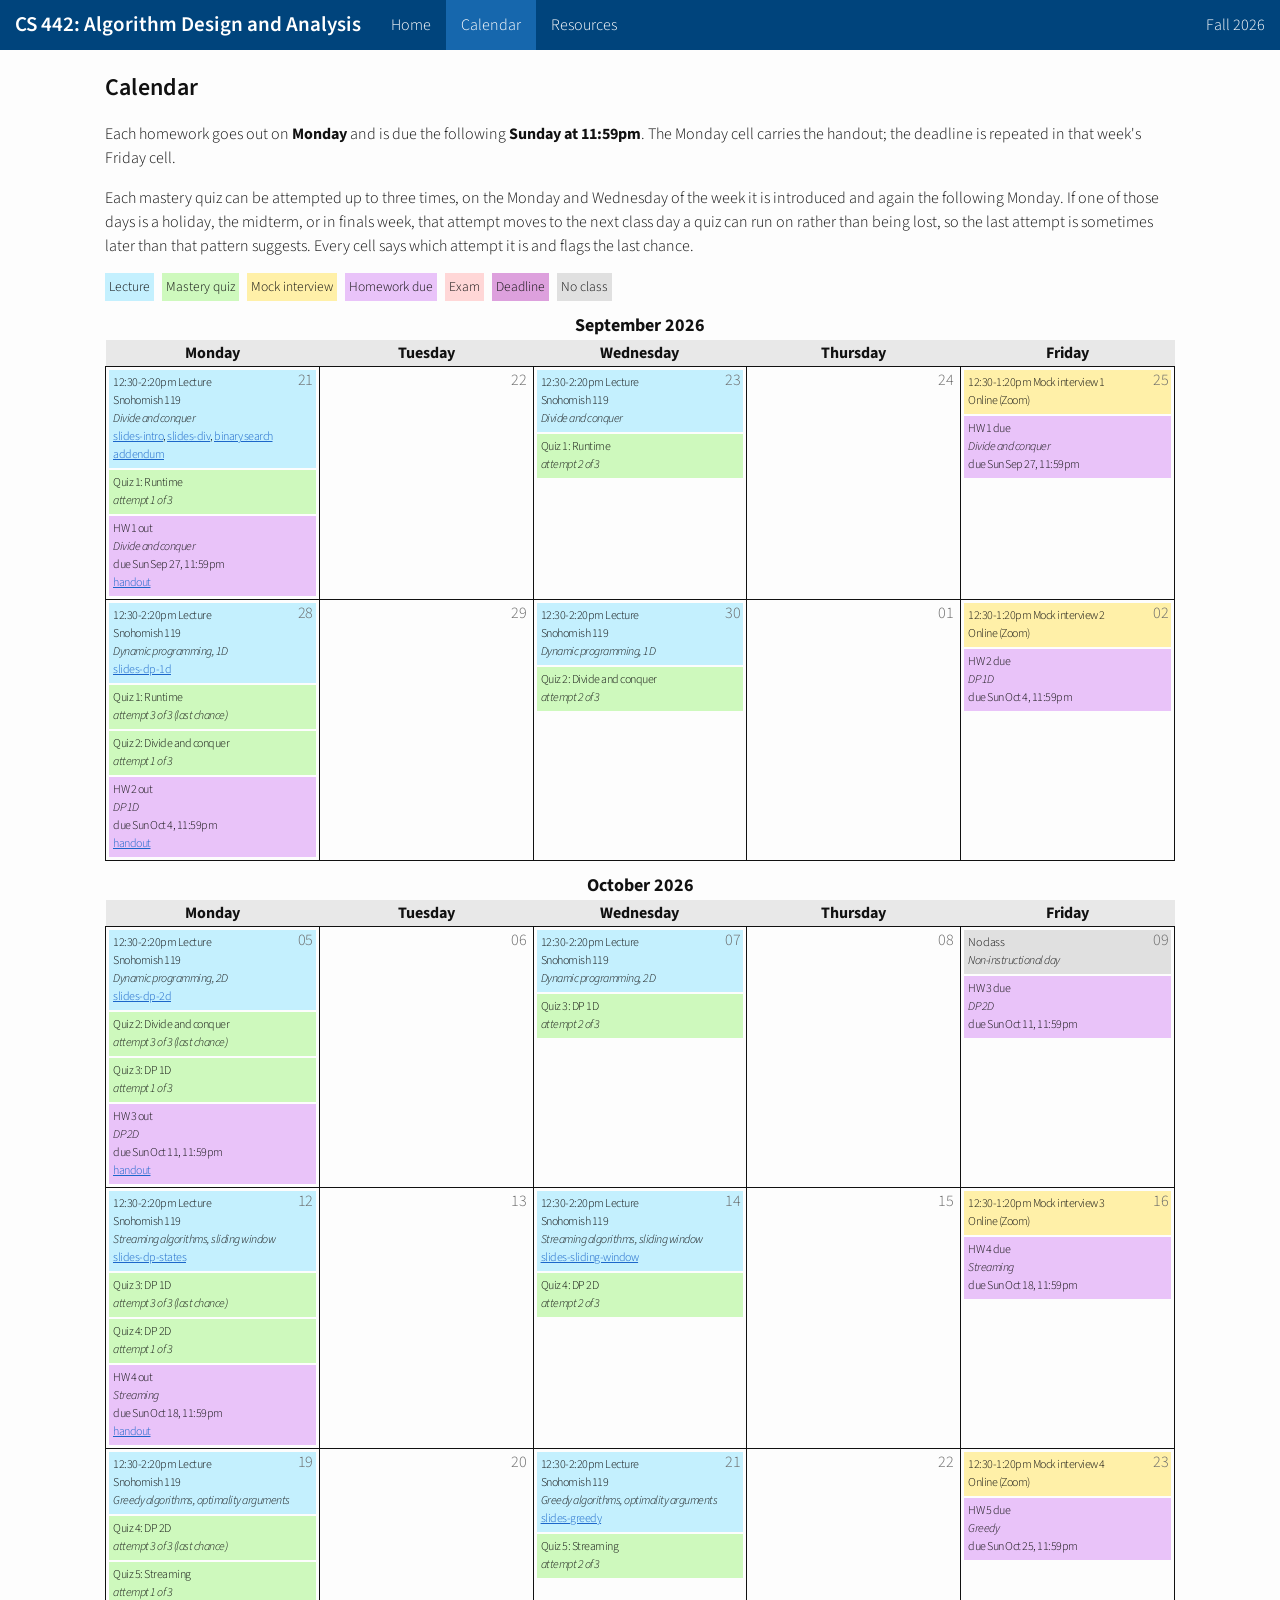
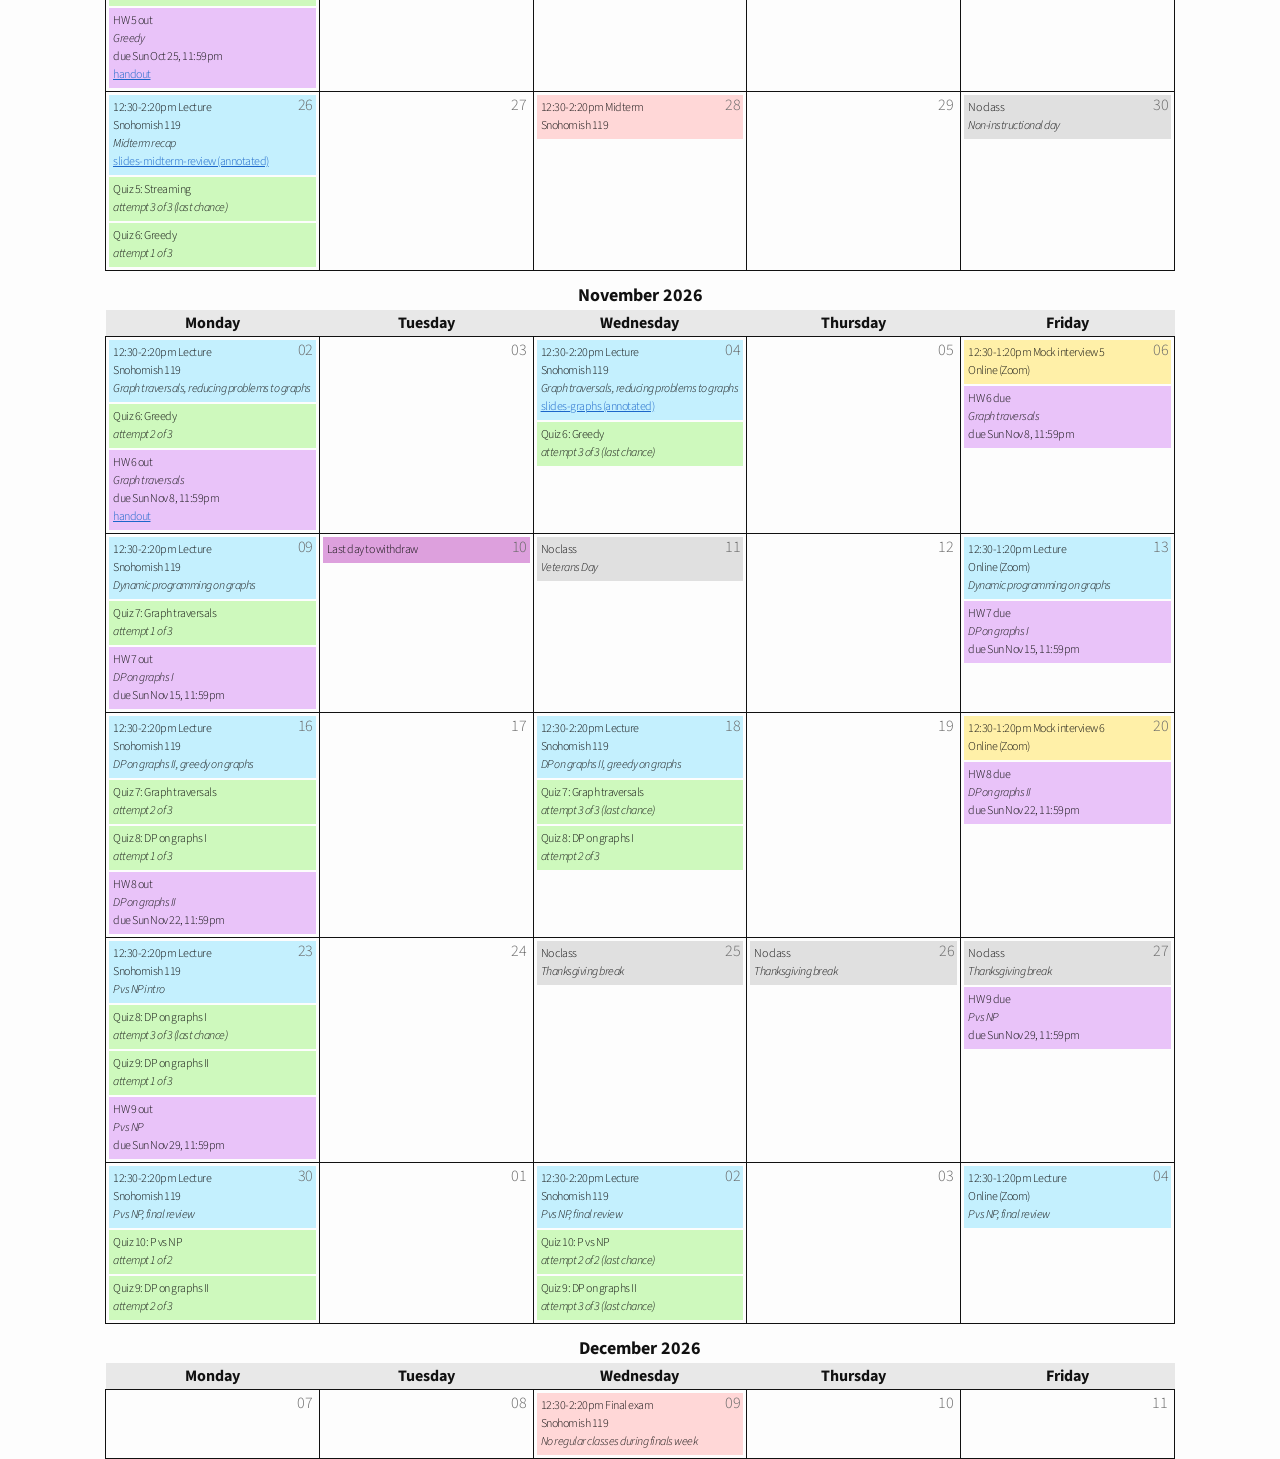
==== commit 994421a4: "graph slides" ====
--- a/cs442-au2026/calendar/index.html
+++ b/cs442-au2026/calendar/index.html
@@ -191,7 +191,7 @@
 </td>
 <td class="noevent" id="2026-11-03" aria-label="Tuesday November 3, no events"><span class="datespan" aria-hidden="true">03</span></td>
 <td class="eventtd" id="2026-11-04" aria-label="Wednesday November 4"><span class="datespan" aria-hidden="true">04</span>
-<div class="lecture" aria-label="lecture">12:30-2:20pm <span class="summary">Lecture</span><br><span class="location">Snohomish 119</span><br><span class="description">Graph traversals, reducing problems to graphs</span></div>
+<div class="lecture" aria-label="lecture">12:30-2:20pm <span class="summary">Lecture</span><br><span class="location">Snohomish 119</span><br><span class="description">Graph traversals, reducing problems to graphs</span><br><span class="materials"><a href="../assets/slides-graphs-ink.pdf">slides-graphs (annotated)</a></span></div>
 <div class="quiz" aria-label="quiz"><span class="summary">Quiz 6: Greedy</span><br><span class="description">attempt 3 of 3 (last chance)</span></div>
 </td>
 <td class="noevent" id="2026-11-05" aria-label="Thursday November 5, no events"><span class="datespan" aria-hidden="true">05</span></td>
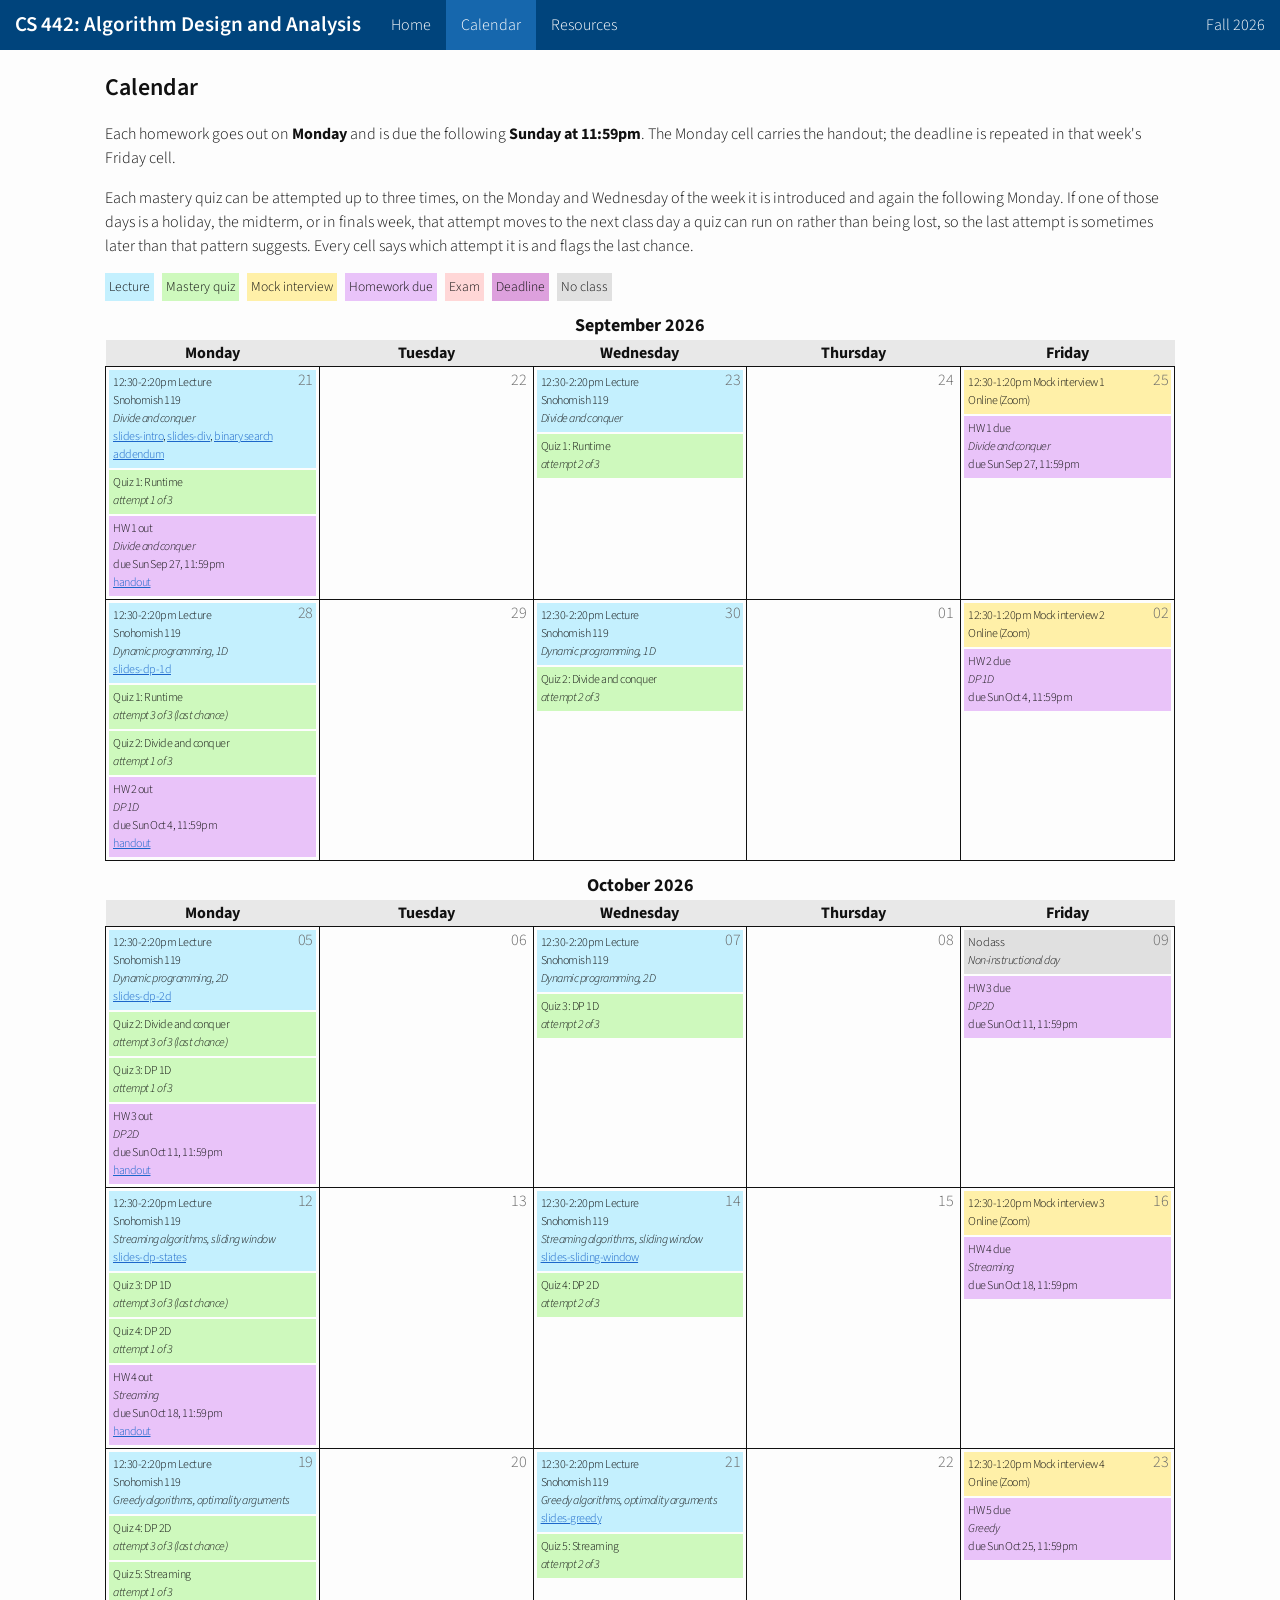
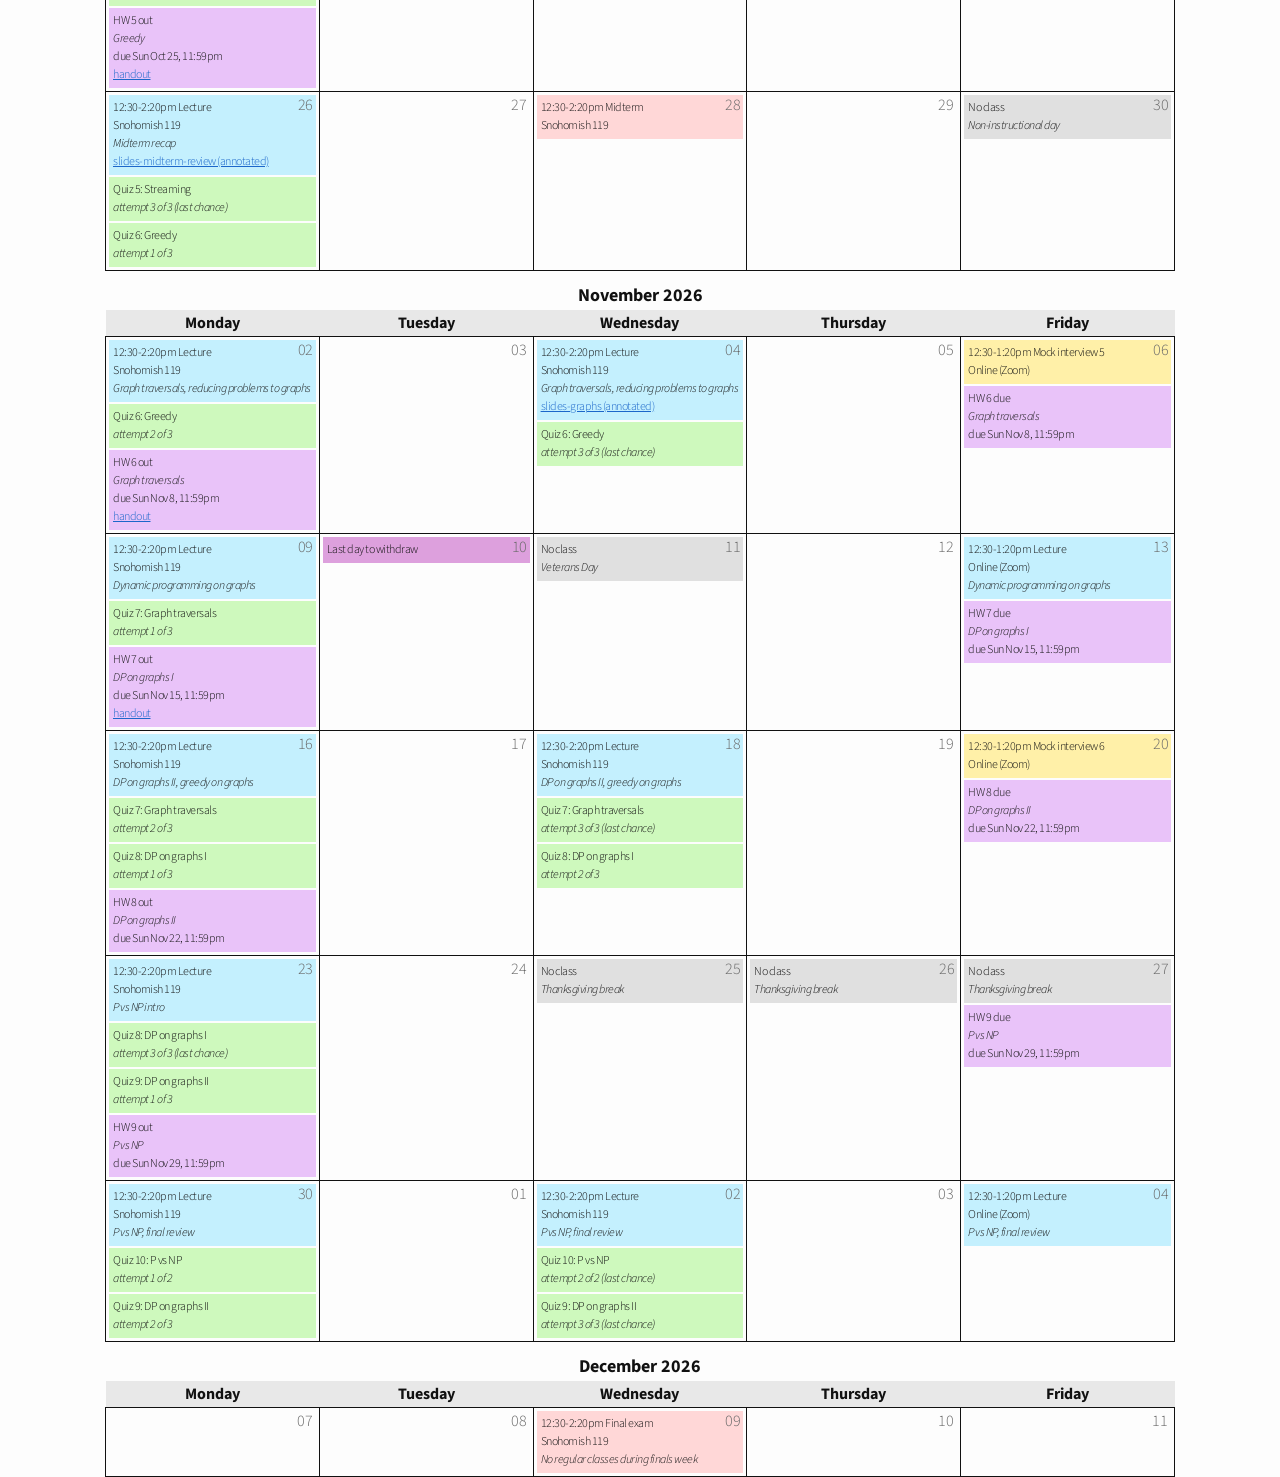
==== commit 574935f1: "hw 7 Co-Authored-By: Claude Opus 5.5 <noreply@anthropic.com>" ====
--- a/cs442-au2026/calendar/index.html
+++ b/cs442-au2026/calendar/index.html
@@ -204,7 +204,7 @@
 <td class="eventtd" id="2026-11-09" aria-label="Monday November 9"><span class="datespan" aria-hidden="true">09</span>
 <div class="lecture" aria-label="lecture">12:30-2:20pm <span class="summary">Lecture</span><br><span class="location">Snohomish 119</span><br><span class="description">Dynamic programming on graphs</span></div>
 <div class="quiz" aria-label="quiz"><span class="summary">Quiz 7: Graph traversals</span><br><span class="description">attempt 1 of 3</span></div>
-<div class="hw" aria-label="hw"><span class="summary">HW 7 out</span><br><span class="description">DP on graphs I</span><br>due Sun Nov 15, 11:59pm</div>
+<div class="hw" aria-label="hw"><span class="summary">HW 7 out</span><br><span class="description">DP on graphs I</span><br>due Sun Nov 15, 11:59pm<br><span class="materials"><a href="../assets/hw7-tree-dp.pdf">handout</a></span></div>
 </td>
 <td class="eventtd" id="2026-11-10" aria-label="Tuesday November 10"><span class="datespan" aria-hidden="true">10</span>
 <div class="other" aria-label="other"><span class="summary">Last day to withdraw</span></div>
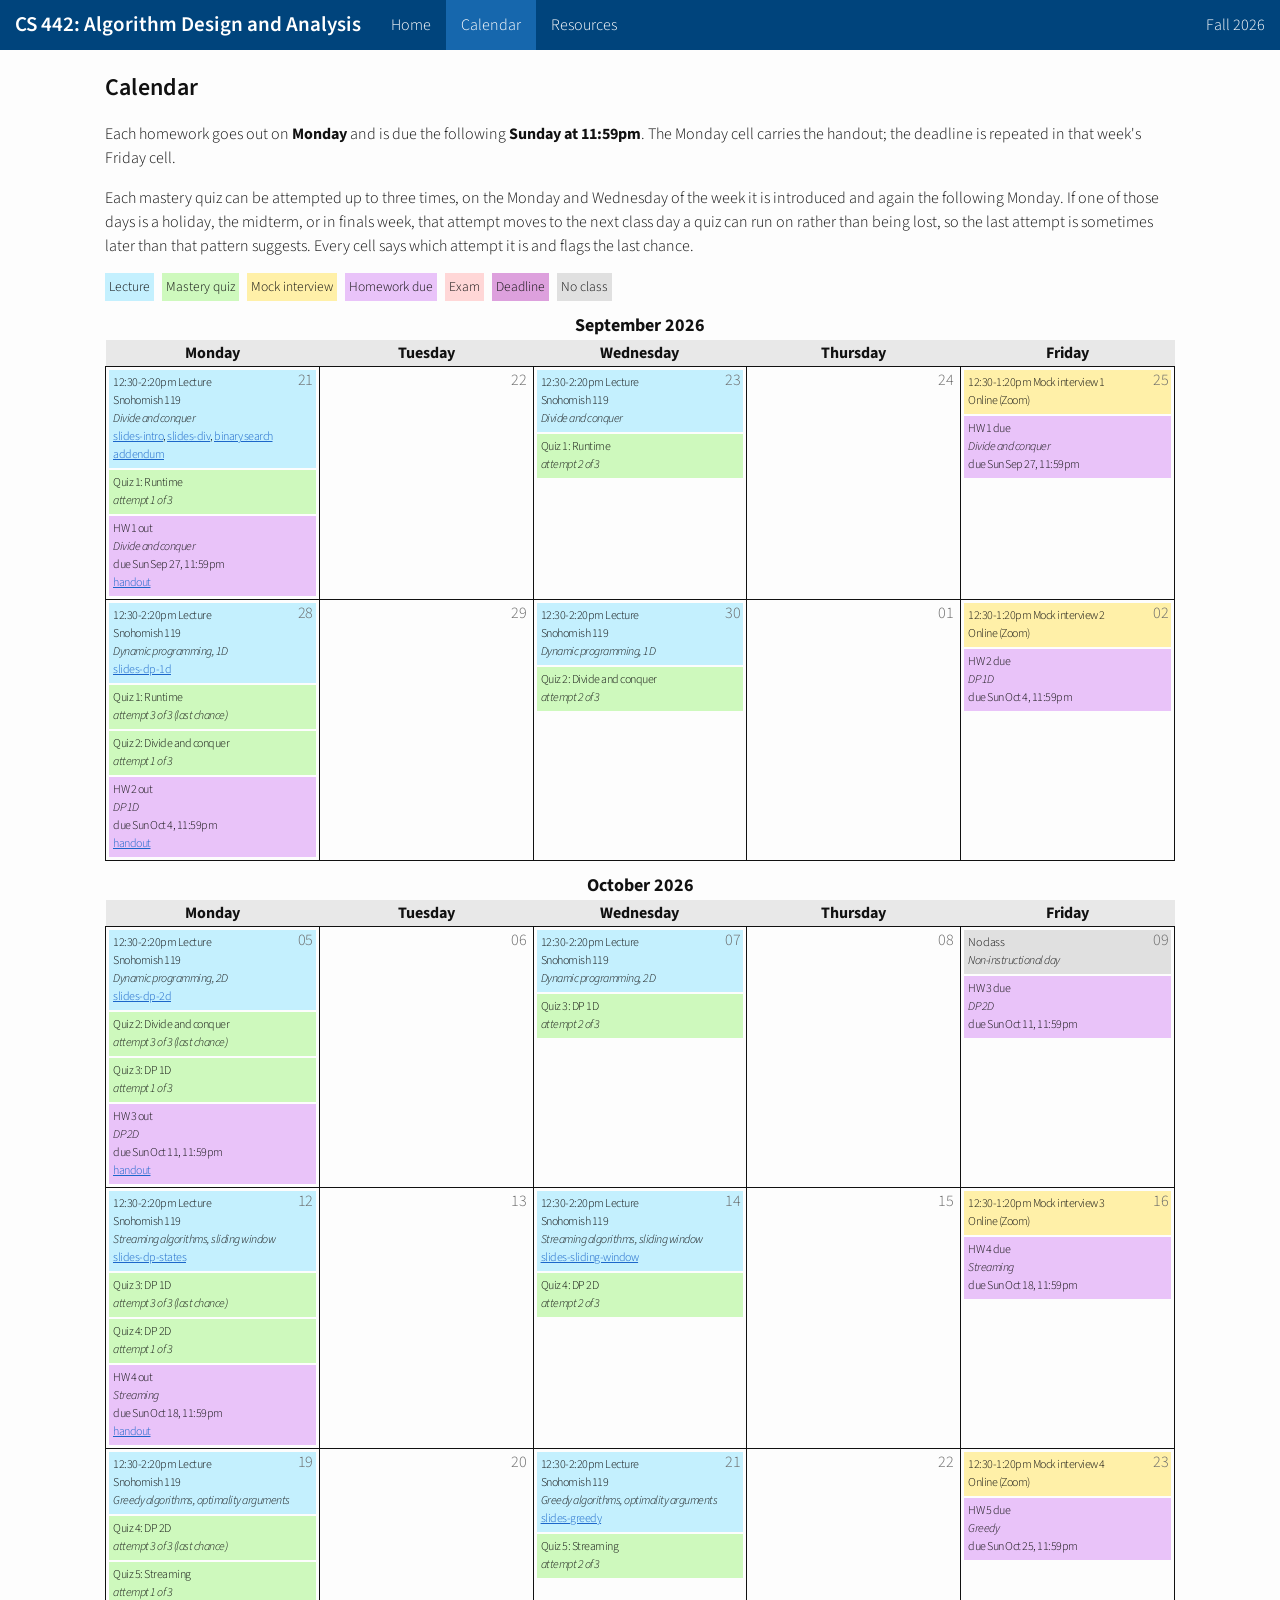
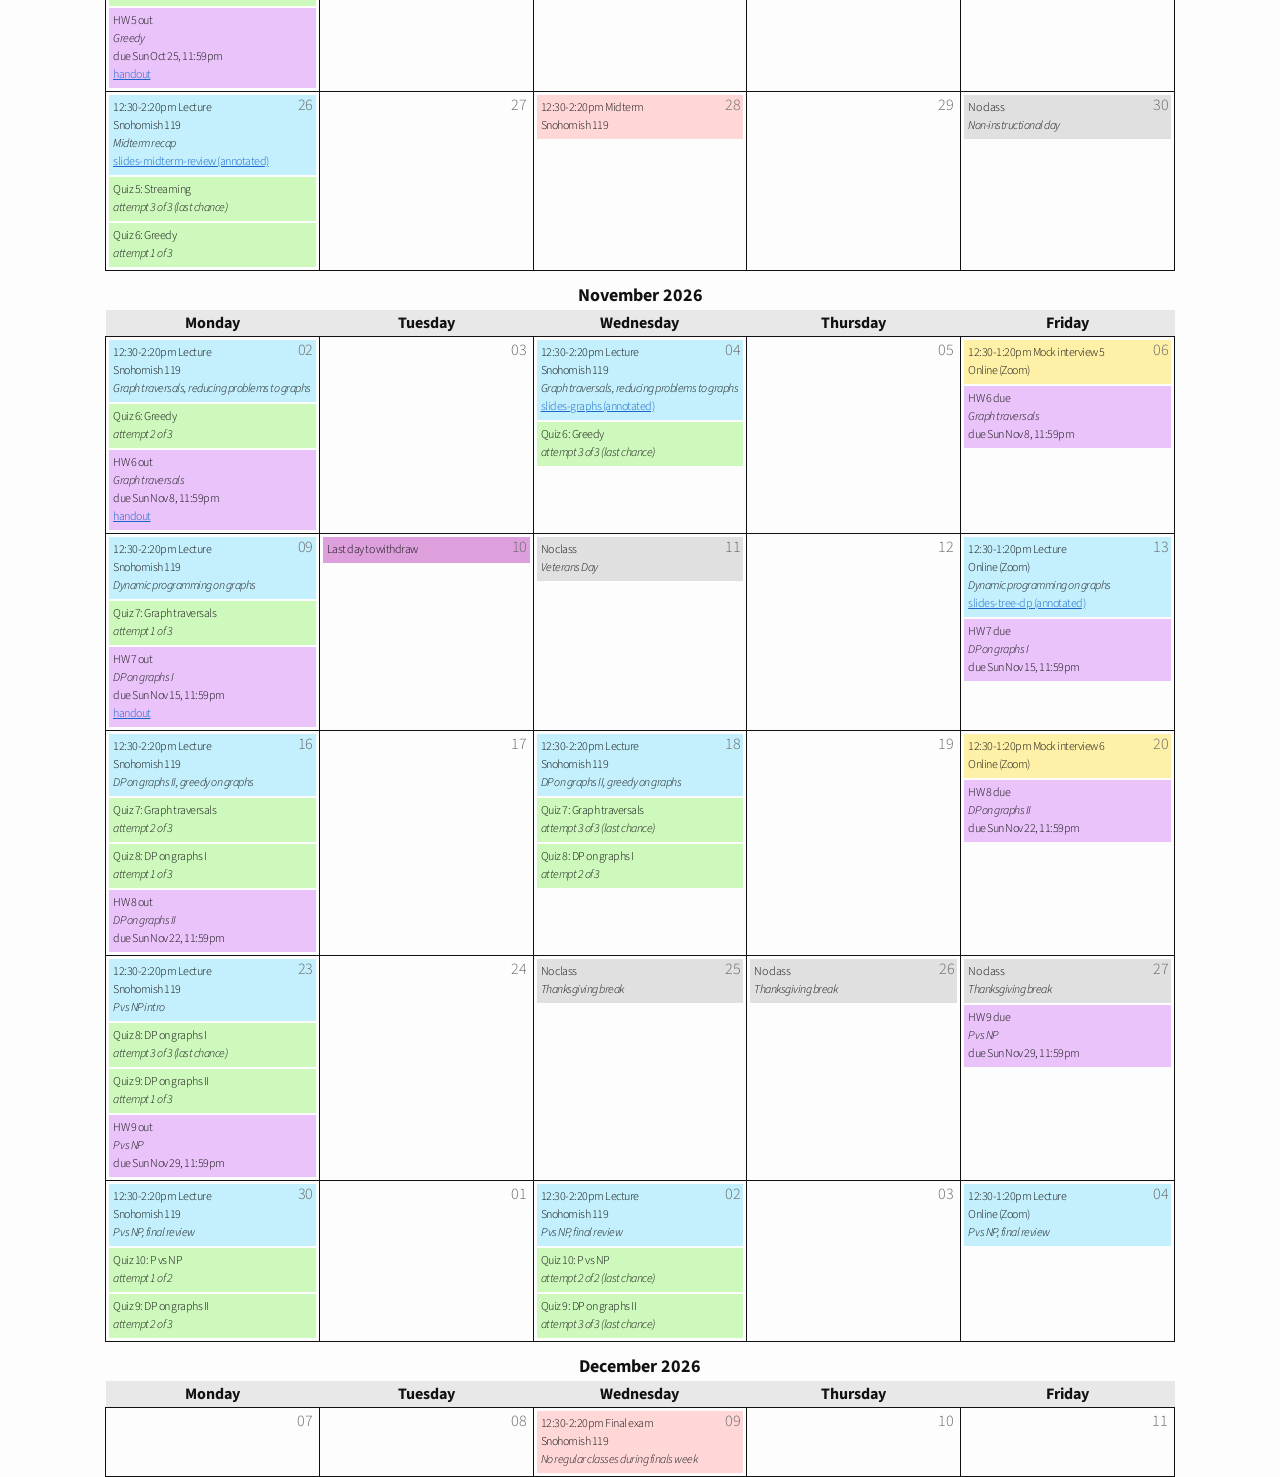
==== commit 8f7f5f54: "added tree dp slides" ====
--- a/cs442-au2026/calendar/index.html
+++ b/cs442-au2026/calendar/index.html
@@ -214,7 +214,7 @@
 </td>
 <td class="noevent" id="2026-11-12" aria-label="Thursday November 12, no events"><span class="datespan" aria-hidden="true">12</span></td>
 <td class="eventtd" id="2026-11-13" aria-label="Friday November 13"><span class="datespan" aria-hidden="true">13</span>
-<div class="lecture" aria-label="lecture">12:30-1:20pm <span class="summary">Lecture</span><br><span class="location">Online (Zoom)</span><br><span class="description">Dynamic programming on graphs</span></div>
+<div class="lecture" aria-label="lecture">12:30-1:20pm <span class="summary">Lecture</span><br><span class="location">Online (Zoom)</span><br><span class="description">Dynamic programming on graphs</span><br><span class="materials"><a href="../assets/slides-tree-dp-ink.pdf">slides-tree-dp (annotated)</a></span></div>
 <div class="hw" aria-label="hw"><span class="summary">HW 7 due</span><br><span class="description">DP on graphs I</span><br>due Sun Nov 15, 11:59pm</div>
 </td>
         </tr>
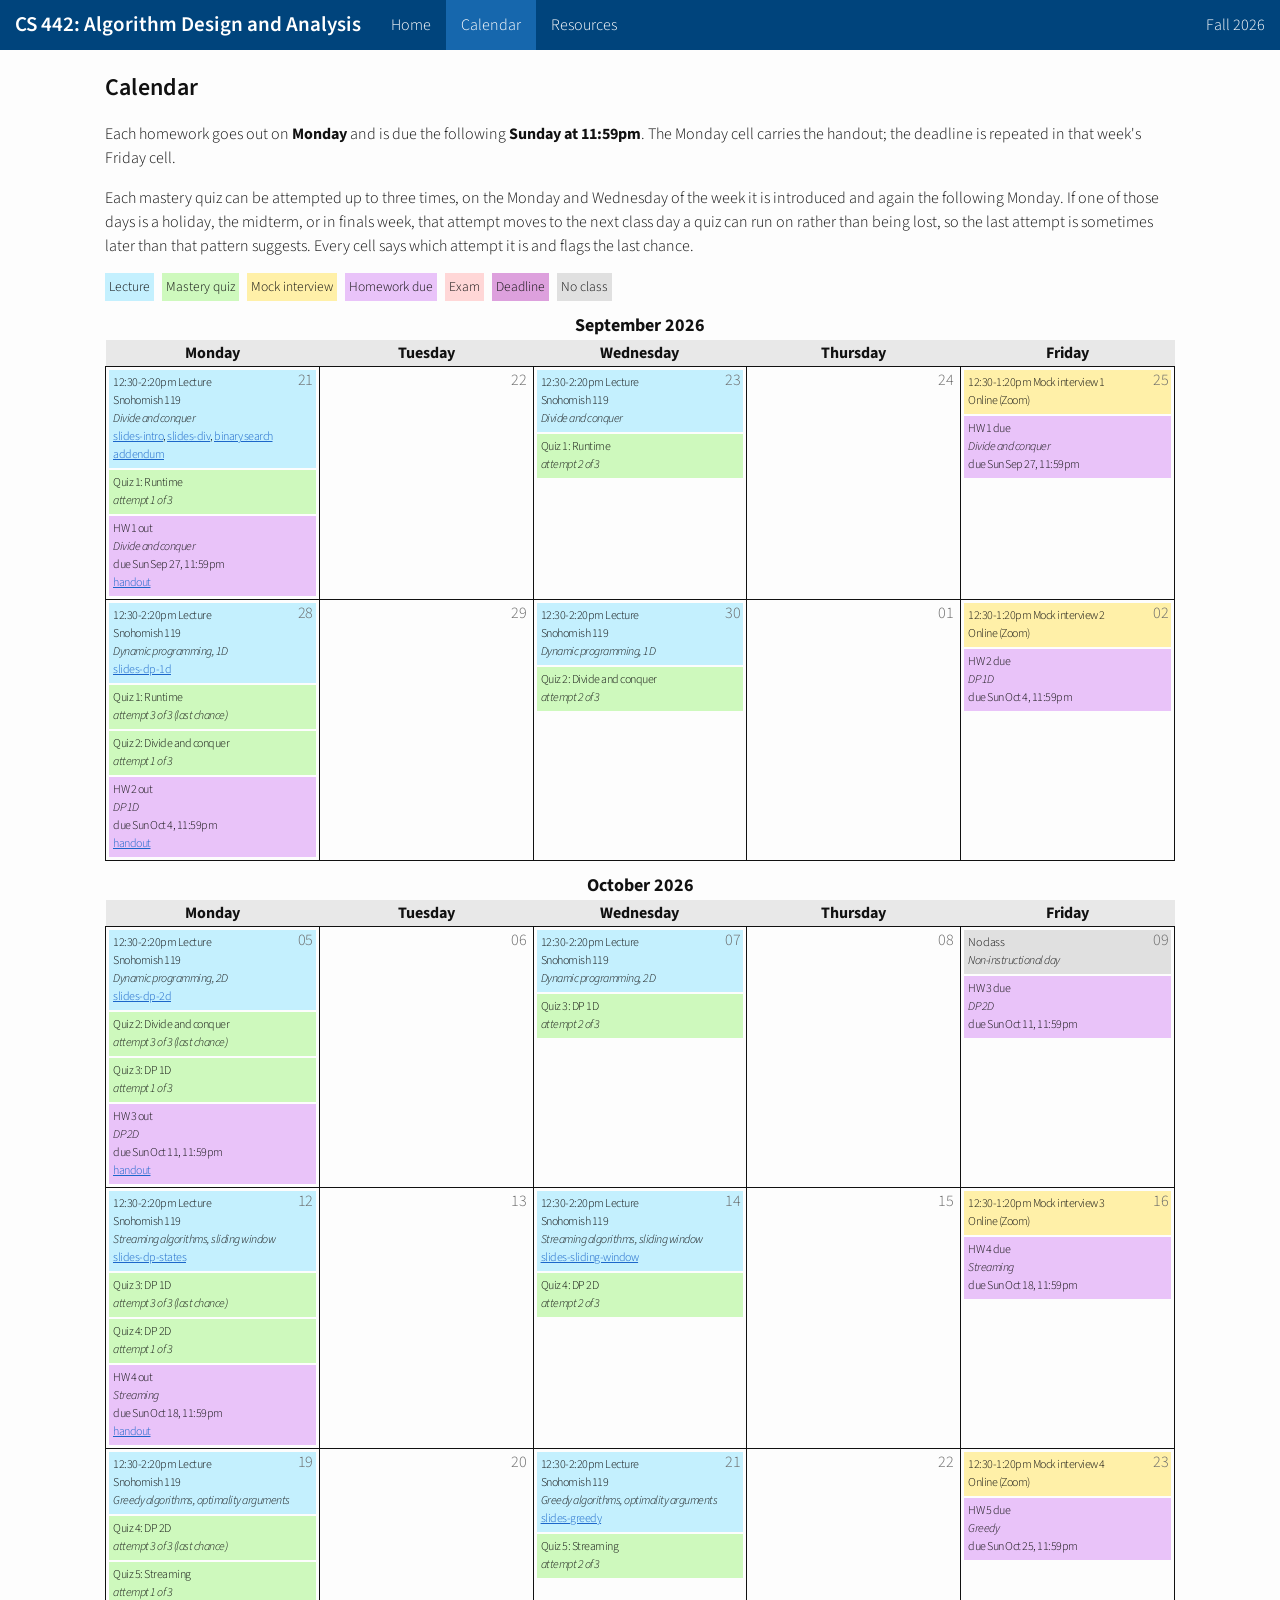
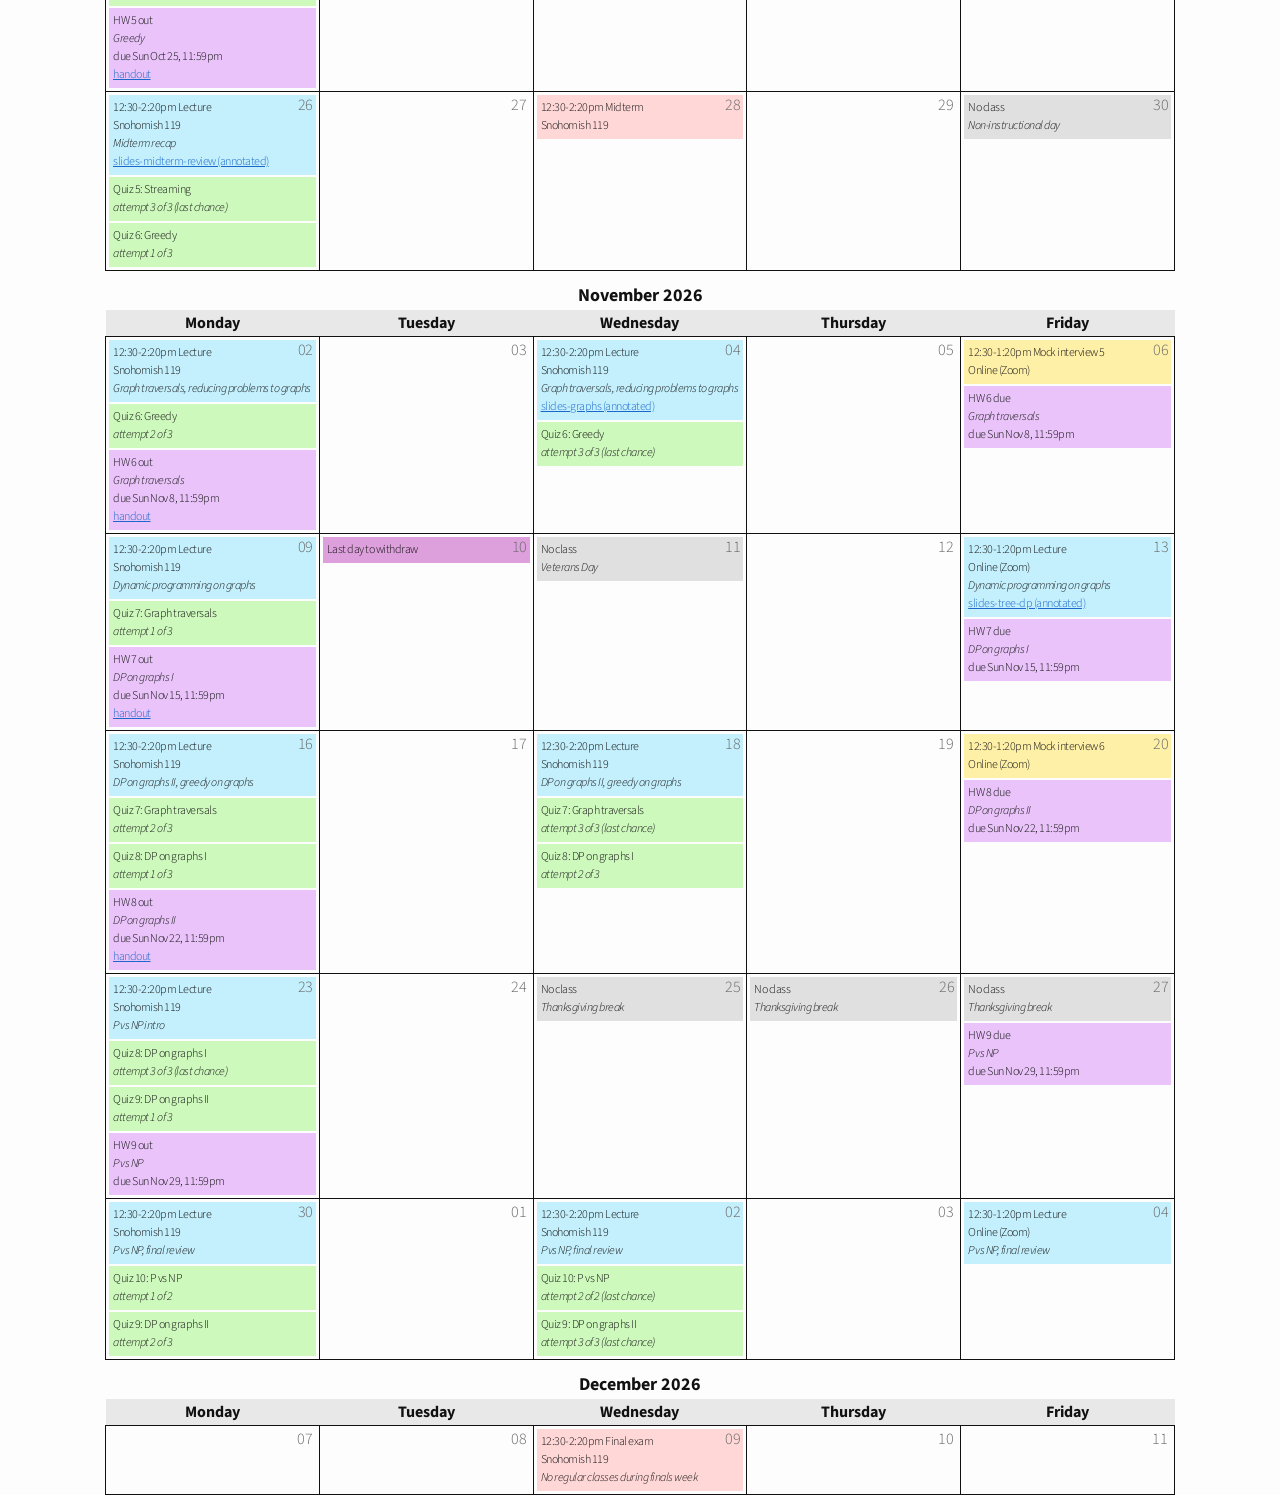
==== commit 99614468: "hw 8" ====
--- a/cs442-au2026/calendar/index.html
+++ b/cs442-au2026/calendar/index.html
@@ -223,7 +223,7 @@
 <div class="lecture" aria-label="lecture">12:30-2:20pm <span class="summary">Lecture</span><br><span class="location">Snohomish 119</span><br><span class="description">DP on graphs II, greedy on graphs</span></div>
 <div class="quiz" aria-label="quiz"><span class="summary">Quiz 7: Graph traversals</span><br><span class="description">attempt 2 of 3</span></div>
 <div class="quiz" aria-label="quiz"><span class="summary">Quiz 8: DP on graphs I</span><br><span class="description">attempt 1 of 3</span></div>
-<div class="hw" aria-label="hw"><span class="summary">HW 8 out</span><br><span class="description">DP on graphs II</span><br>due Sun Nov 22, 11:59pm</div>
+<div class="hw" aria-label="hw"><span class="summary">HW 8 out</span><br><span class="description">DP on graphs II</span><br>due Sun Nov 22, 11:59pm<br><span class="materials"><a href="../assets/hw8-graph-dp.pdf">handout</a></span></div>
 </td>
 <td class="noevent" id="2026-11-17" aria-label="Tuesday November 17, no events"><span class="datespan" aria-hidden="true">17</span></td>
 <td class="eventtd" id="2026-11-18" aria-label="Wednesday November 18"><span class="datespan" aria-hidden="true">18</span>
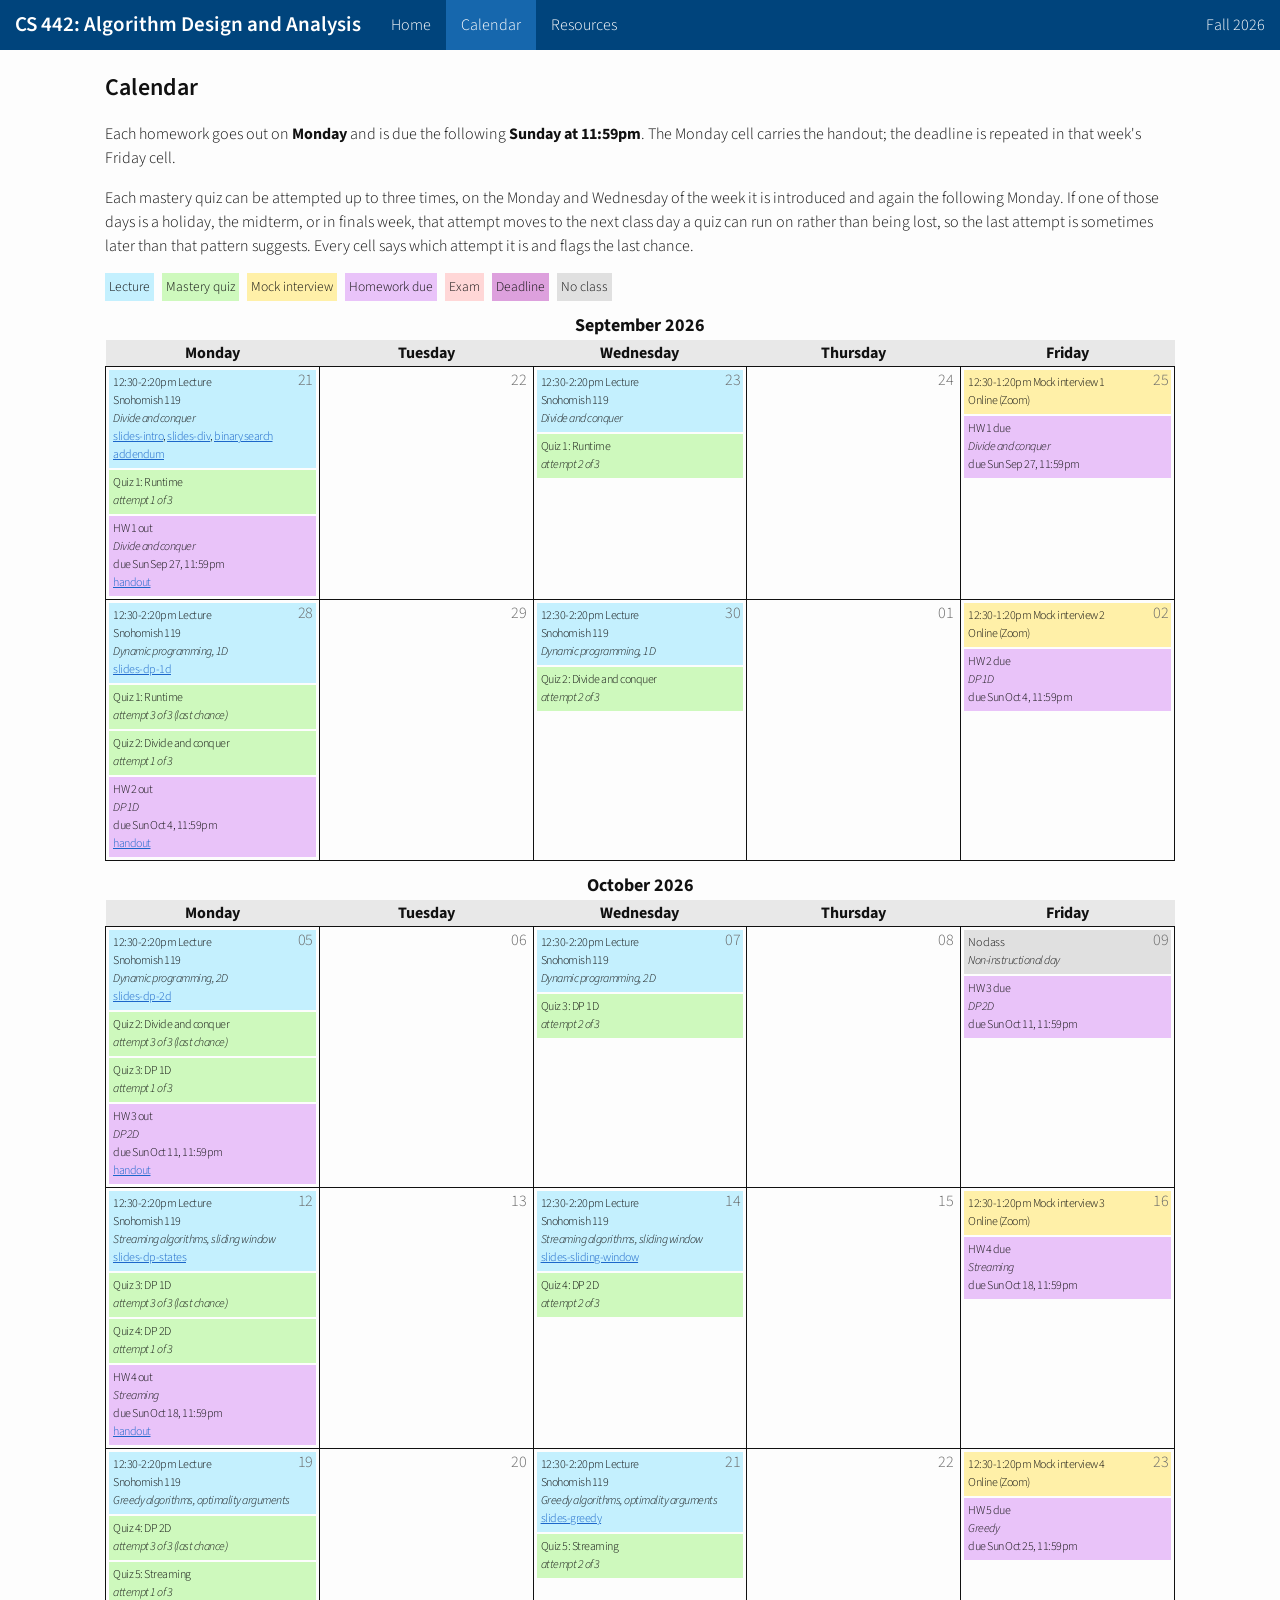
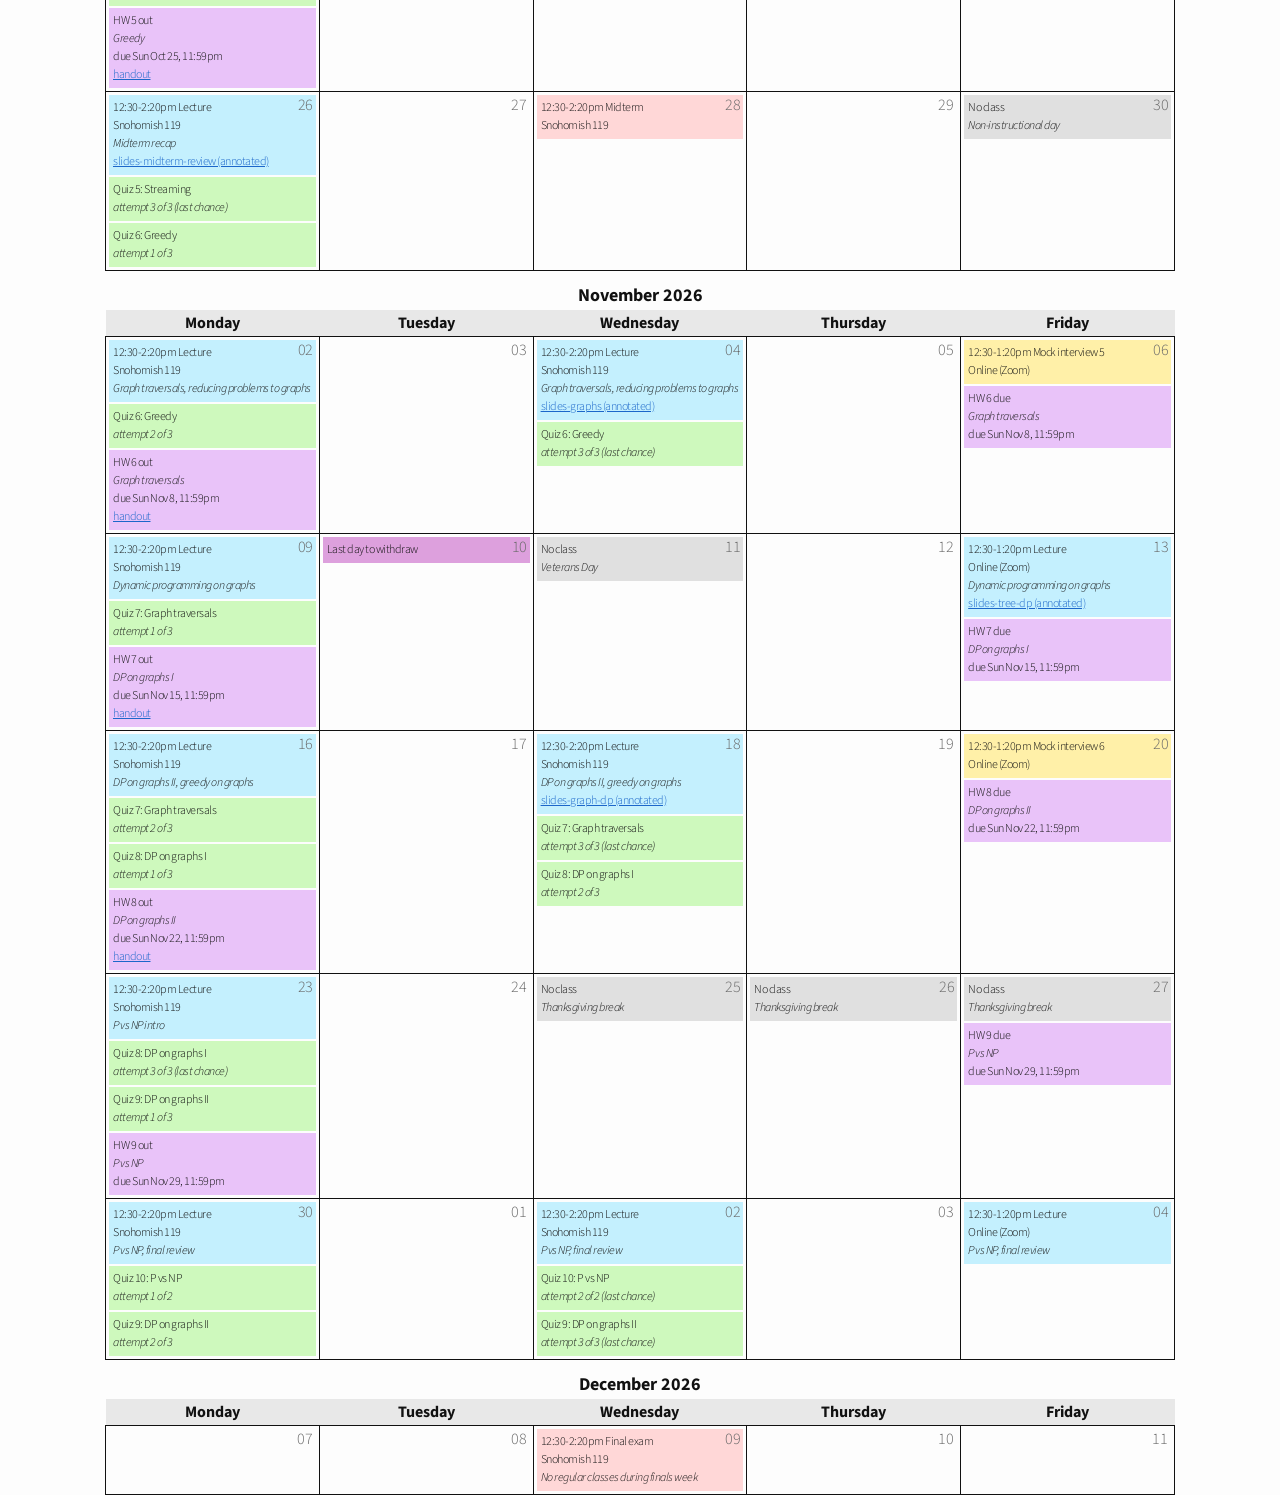
==== commit 5ed340ce: "publish dp graph slides" ====
--- a/cs442-au2026/calendar/index.html
+++ b/cs442-au2026/calendar/index.html
@@ -227,7 +227,7 @@
 </td>
 <td class="noevent" id="2026-11-17" aria-label="Tuesday November 17, no events"><span class="datespan" aria-hidden="true">17</span></td>
 <td class="eventtd" id="2026-11-18" aria-label="Wednesday November 18"><span class="datespan" aria-hidden="true">18</span>
-<div class="lecture" aria-label="lecture">12:30-2:20pm <span class="summary">Lecture</span><br><span class="location">Snohomish 119</span><br><span class="description">DP on graphs II, greedy on graphs</span></div>
+<div class="lecture" aria-label="lecture">12:30-2:20pm <span class="summary">Lecture</span><br><span class="location">Snohomish 119</span><br><span class="description">DP on graphs II, greedy on graphs</span><br><span class="materials"><a href="../assets/slides-graph-dp-ink.pdf">slides-graph-dp (annotated)</a></span></div>
 <div class="quiz" aria-label="quiz"><span class="summary">Quiz 7: Graph traversals</span><br><span class="description">attempt 3 of 3 (last chance)</span></div>
 <div class="quiz" aria-label="quiz"><span class="summary">Quiz 8: DP on graphs I</span><br><span class="description">attempt 2 of 3</span></div>
 </td>
